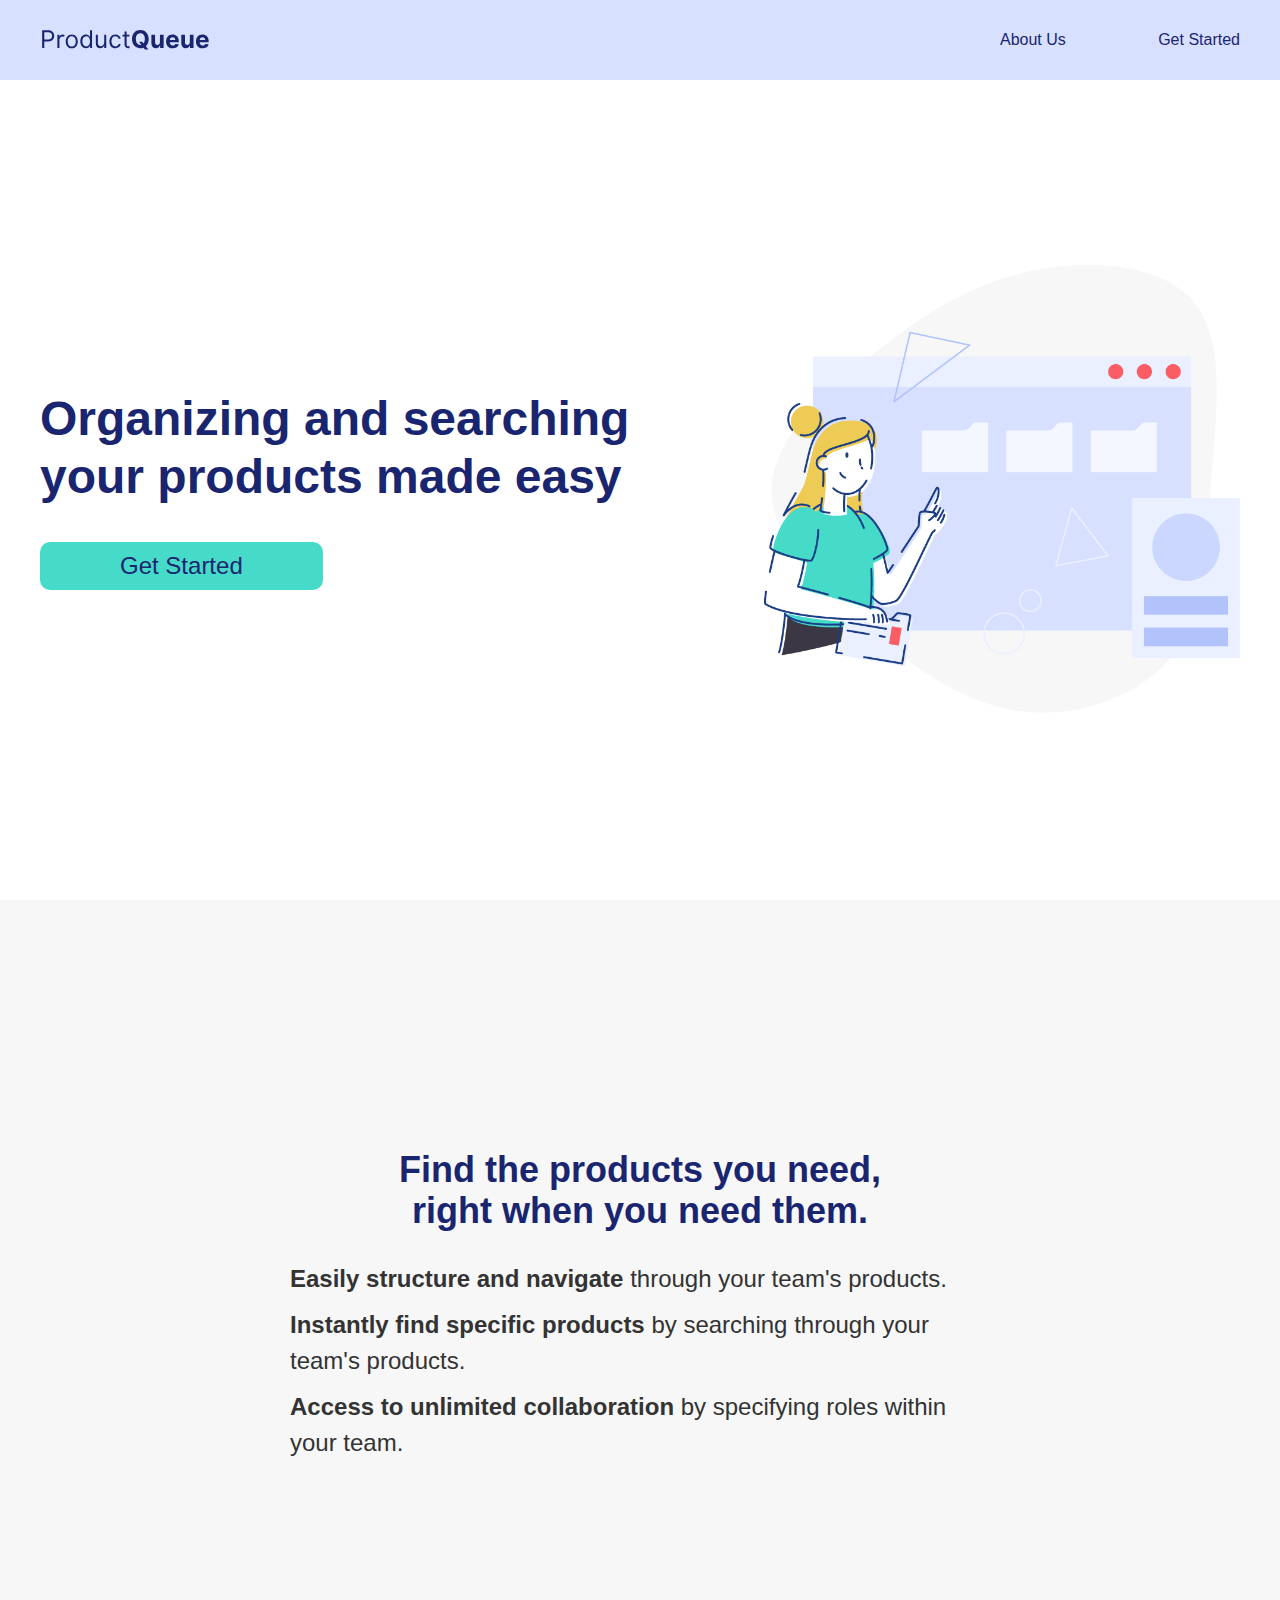
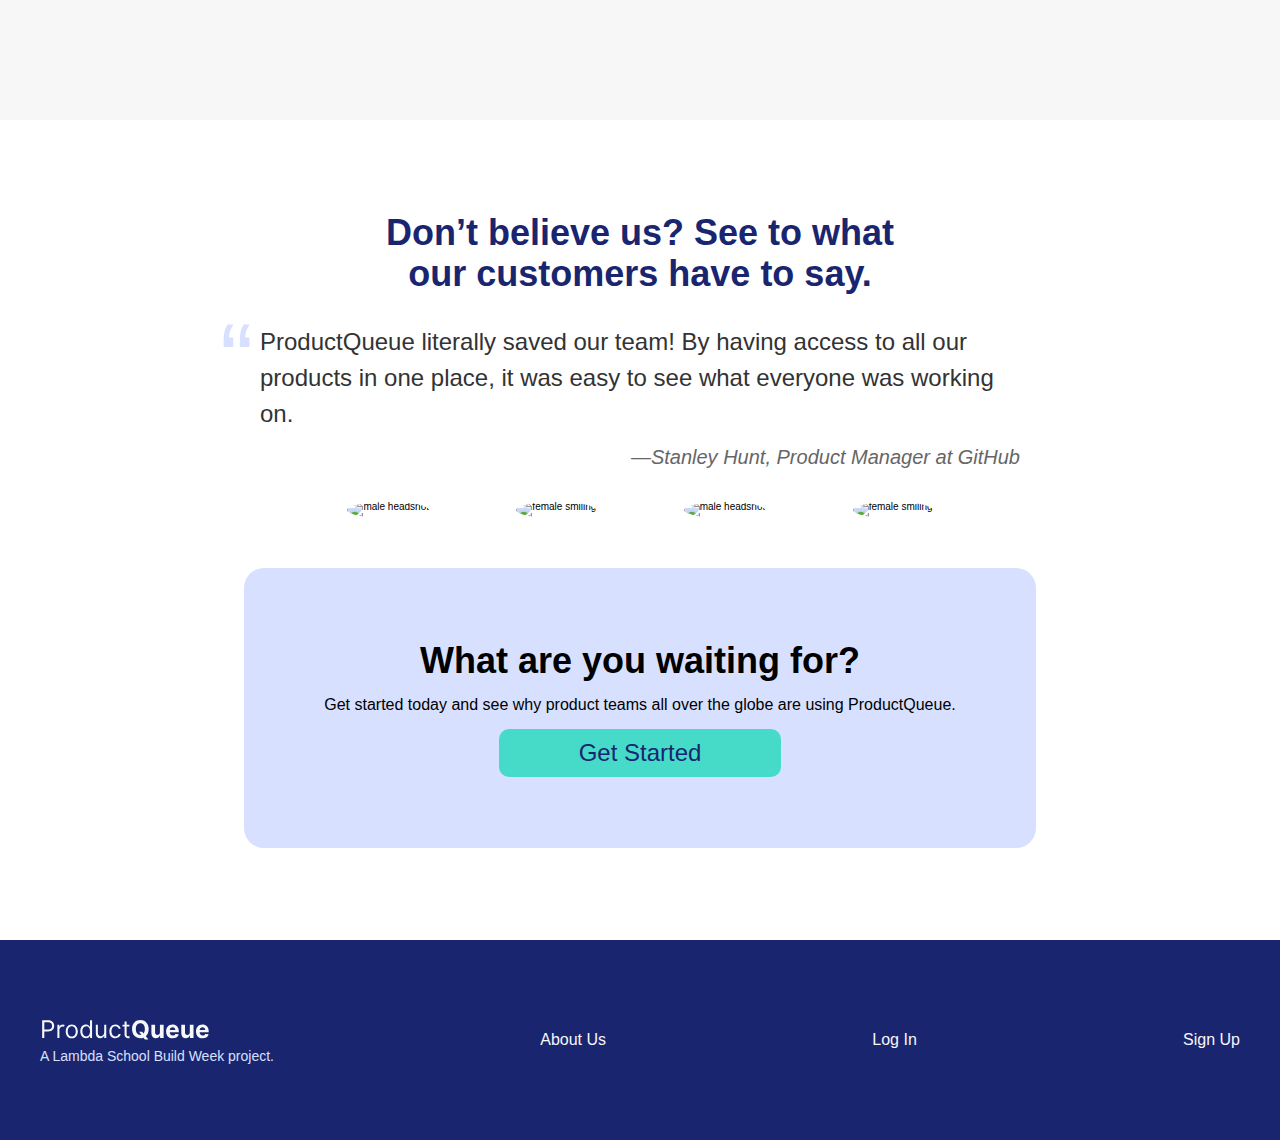
==== index.html @ d79caaa8 "Style last CTA section; add customer testimonials components" ====
<!DOCTYPE html>
<html lang="en">
  <head>
    <meta charset="UTF-8">
    <meta name="viewport" content="width=device-width, initial-scale=1.0">
    <meta http-equiv="X-UA-Compatible" content="ie=edge">
    <link rel="stylesheet" href="css/index.css">
    <title>Home - ProductQueue</title>
  </head>
  <body>
    <nav class="navbar">
      <div class="container">
        <div class="nav-wrapper">
          <div class="nav-start">
            <div class="logo">
              <svg width="501" height="85" viewBox="0 0 501 85" xmlns="http://www.w3.org/2000/svg">
                <g fill="context-fill">
                  <path
                    d="M6.34091 69H12.6818V49.875H24.1364C36.3324 49.875 41.8551 42.4602 41.8295 33.2045C41.8551 23.9489 36.3324 16.6364 24.0341 16.6364H6.34091V69ZM12.6818 44.25V22.2614H23.8295C32.3438 22.2614 35.6165 26.9148 35.5909 33.2045C35.6165 39.4943 32.3438 44.25 23.9318 44.25H12.6818ZM51.2259 69H57.2599V44.1477C57.2599 38.8551 61.4531 34.9432 67.1804 34.9432C68.6889 34.9432 69.8139 35.2244 70.6577 35.6591L72.7031 30.5455C71.4759 29.6761 69.8651 29.1136 67.6918 29.1136C62.9361 29.1136 58.8707 31.7727 57.4645 35.6591H57.0554V29.7273H51.2259V69ZM93.6179 69.8182C104.254 69.8182 111.413 61.7386 111.413 49.5682C111.413 37.2955 104.254 29.2159 93.6179 29.2159C82.9815 29.2159 75.8224 37.2955 75.8224 49.5682C75.8224 61.7386 82.9815 69.8182 93.6179 69.8182ZM93.6179 64.3977C85.5384 64.3977 81.8565 57.4432 81.8565 49.5682C81.8565 41.6932 85.5384 34.6364 93.6179 34.6364C101.697 34.6364 105.379 41.6932 105.379 49.5682C105.379 57.4432 101.697 64.3977 93.6179 64.3977ZM153.454 69V16.6364H147.42V35.9659H146.908C145.579 33.9205 143.227 29.2159 135.556 29.2159C125.636 29.2159 118.783 37.0909 118.783 49.4659C118.783 61.9432 125.636 69.8182 135.454 69.8182C143.022 69.8182 145.579 65.1136 146.908 62.9659H147.624V69H153.454ZM147.522 49.3636C147.522 58.2614 143.533 64.3977 136.272 64.3977C128.704 64.3977 124.817 57.75 124.817 49.3636C124.817 41.0795 128.602 34.6364 136.272 34.6364C143.636 34.6364 147.522 40.5682 147.522 49.3636ZM189.249 52.9432C189.249 60.3068 183.624 63.6818 179.124 63.6818C174.113 63.6818 170.533 60 170.533 54.2727V29.7273H164.499V54.6818C164.499 64.7045 169.817 69.5114 177.181 69.5114C183.113 69.5114 186.999 66.3409 188.84 62.3523H189.249V69H195.283V29.7273H189.249V52.9432ZM222.29 69.8182C230.983 69.8182 236.71 64.5 237.733 57.5455H231.699C230.574 61.8409 226.994 64.3977 222.29 64.3977C215.131 64.3977 210.528 58.4659 210.528 49.3636C210.528 40.4659 215.233 34.6364 222.29 34.6364C227.608 34.6364 230.778 37.9091 231.699 41.4886H237.733C236.71 34.125 230.472 29.2159 222.188 29.2159C211.551 29.2159 204.494 37.6023 204.494 49.5682C204.494 61.3295 211.244 69.8182 222.29 69.8182ZM263.634 29.7273H255.247V20.3182H249.213V29.7273H243.281V34.8409H249.213V59.3864C249.213 66.2386 254.736 69.5114 259.849 69.5114C262.099 69.5114 263.531 69.1023 264.349 68.7955L263.122 63.375C262.611 63.4773 261.793 63.6818 260.463 63.6818C257.804 63.6818 255.247 62.8636 255.247 57.75V34.8409H263.634V29.7273ZM320.28 42.8182C320.28 25.6875 309.643 15.9205 295.76 15.9205C281.8 15.9205 271.24 25.6875 271.24 42.8182C271.24 59.8722 281.8 69.7159 295.76 69.7159C299.033 69.7159 302.126 69.179 304.939 68.1051L309.158 73.2955H319.487L311.996 63.8864C317.109 59.3097 320.28 52.1506 320.28 42.8182ZM291.925 50.7955L298.624 59.642C297.729 59.821 296.757 59.9233 295.76 59.9233C287.706 59.9233 282.464 53.9148 282.464 42.8182C282.464 31.7216 287.706 25.7131 295.76 25.7131C303.788 25.7131 309.055 31.7216 309.055 42.8182C309.055 48.5199 307.649 52.892 305.22 55.7812L301.334 50.7955H291.925ZM353.461 52.2784C353.487 57.5455 349.881 60.3068 345.969 60.3068C341.853 60.3068 339.194 57.4176 339.168 52.7898V29.7273H328.276V54.733C328.302 63.9119 333.671 69.5114 341.572 69.5114C347.478 69.5114 351.722 66.4688 353.487 61.8665H353.896V69H364.353V29.7273H353.461V52.2784ZM391.065 69.767C400.807 69.767 407.327 65.0369 408.861 57.75L398.812 57.0852C397.713 60.0767 394.875 61.6364 391.27 61.6364C385.824 61.6364 382.372 58.0312 382.372 52.1761V52.1506H409.116V49.1591C409.116 35.8125 401.037 29.2159 390.656 29.2159C379.099 29.2159 371.608 37.4233 371.608 49.5426C371.608 61.9943 378.997 69.767 391.065 69.767ZM382.372 45.4006C382.577 40.9261 386.003 37.3466 390.835 37.3466C395.54 37.3466 398.812 40.7216 398.864 45.4006H382.372ZM441.562 52.2784C441.588 57.5455 437.983 60.3068 434.071 60.3068C429.955 60.3068 427.295 57.4176 427.27 52.7898V29.7273H416.378V54.733C416.403 63.9119 421.773 69.5114 429.673 69.5114C435.58 69.5114 439.824 66.4688 441.588 61.8665H441.997V69H452.455V29.7273H441.562V52.2784ZM479.167 69.767C488.908 69.767 495.428 65.0369 496.962 57.75L486.914 57.0852C485.815 60.0767 482.977 61.6364 479.371 61.6364C473.925 61.6364 470.474 58.0312 470.474 52.1761V52.1506H497.218V49.1591C497.218 35.8125 489.138 29.2159 478.758 29.2159C467.201 29.2159 459.71 37.4233 459.71 49.5426C459.71 61.9943 467.099 69.767 479.167 69.767ZM470.474 45.4006C470.678 40.9261 474.104 37.3466 478.937 37.3466C483.641 37.3466 486.914 40.7216 486.965 45.4006H470.474Z" />
                </g>
              </svg>
            </div>
          </div>
          <div class="nav-end">
            <a href="" class="link">About Us</a>
            <a href="" class="link">Get Started</a>
          </div>
        </div>
      </div>
    </nav>

    <main class="">
      <section class="section cta bg-white">
        <div class="container">
          <div class="cta-content">
            <h1 class="title text-primary">
              Organizing and searching your products made easy
            </h1>
            <button class="button primary">Get Started</button>
          </div>
          <div class="illustration">
            <img src="assets/pq-folders.png" alt="Illustrated woman pointing at folders">
          </div>
        </div>
      </section>

      <section class="section features bg-light">
        <div class="container">
          <div class="features-content">
            <h2 class="title">
              Find the products you need, right when you need them.
            </h2>
            <div class="feature">
              <i data-feather="folder"></i>
              <p class="body">
                <span class="strong">Easily structure and navigate</span> through
                your team's products.
              </p>
            </div>
            <div class="feature">
              <i data-feather="search"></i>
              <p class="body">
                <span class="strong">Instantly find specific products</span> by
                searching through your team's products.
              </p>
            </div>
            <div class="feature">
              <i data-feather="users"></i>
              <p class="body">
                <span class="strong">Access to unlimited collaboration</span> by
                specifying roles within your team.
              </p>
            </div>
          </div>
        </div>
      </section>

      <section class="section cta-alt bg-white">
        <div class="container">
          <div class="testimonials-wrapper">
            <h2 class="title">
              Don’t believe us? See to what our customers have to say.
            </h2>
            <div class="testimonials">
              <div class="quotation-wrapper">
                <p class="quotation-mark">&ldquo;</p>
              </div>
              <div class="testimonial active" data-testimonial="1">
                <p class="quote">
                  ProductQueue literally saved our team! By having access to all
                  our products in one place, it was easy to see what everyone was
                  working on.
                </p>
                <p class="author">Stanley Hunt, Product Manager at GitHub</p>
              </div>
              <div class="testimonial" data-testimonial="2">
                <p class="quote">Lorem ipsum dolor sit amet consectetur adipisicing
                  elit. Similique placeat quis voluptatem autem a ducimus.
                </p>
                <p class="author">Monica Lively, Senior Software Engineer at Airbnb</p>
              </div>
              <div class="testimonial" data-testimonial="3">
                <p class="quote">
                  Lorem ipsum dolor sit, amet consectetur adipisicing elit. Sit ut
                  amet incidunt dolorem aut pariatur excepturi quae? Corporis
                  perferendis ut.
                </p>
                <p class="author">Brendan Berg, Technical Program Manager at Zoom</p>
              </div>
              <div class="testimonial" data-testimonial="4">
                <p class="quote">Lorem ipsum dolor sit amet consectetur adipisicing
                  elit. Explicabo ut eos recusandae! Velit odio quasi inventore
                  consectetur fugit?
                </p>
                <p class="author">Natasha Fitz, VP Engineering at Slack</p>
              </div>
            </div>
            <div class="customers">
              <div class="customer" data-testimonial="1">
                <img src="https://randomuser.me/api/portraits/men/32.jpg" alt="male headshot">
              </div>
              <div class="customer" data-testimonial="2">
                <img src="https://randomuser.me/api/portraits/women/8.jpg" alt="female smiling">
              </div>
              <div class="customer" data-testimonial="3">
                <img src="https://randomuser.me/api/portraits/men/86.jpg" alt="male headshot">
              </div>
              <div class="customer" data-testimonial="4">
                <img src="https://randomuser.me/api/portraits/women/68.jpg" alt="female smiling">
              </div>
            </div>
          </div>
          <div class="cta-alt-content">
            <h2 class="title">
              What are you waiting for?
            </h2>
            <p class="content">
              Get started today and see why product teams all over the globe are
              using ProductQueue.
            </p>
            <button class="button primary">Get Started</button>
          </div>
        </div>
      </section>
    </main>

    <footer class="footer">
      <div class="container">
        <div class="links">
          <div class="brand">
            <div class="logo">
              <svg width="501" height="85" viewBox="0 0 501 85" xmlns="http://www.w3.org/2000/svg">
                <g fill="context-fill">
                  <path
                    d="M6.34091 69H12.6818V49.875H24.1364C36.3324 49.875 41.8551 42.4602 41.8295 33.2045C41.8551 23.9489 36.3324 16.6364 24.0341 16.6364H6.34091V69ZM12.6818 44.25V22.2614H23.8295C32.3438 22.2614 35.6165 26.9148 35.5909 33.2045C35.6165 39.4943 32.3438 44.25 23.9318 44.25H12.6818ZM51.2259 69H57.2599V44.1477C57.2599 38.8551 61.4531 34.9432 67.1804 34.9432C68.6889 34.9432 69.8139 35.2244 70.6577 35.6591L72.7031 30.5455C71.4759 29.6761 69.8651 29.1136 67.6918 29.1136C62.9361 29.1136 58.8707 31.7727 57.4645 35.6591H57.0554V29.7273H51.2259V69ZM93.6179 69.8182C104.254 69.8182 111.413 61.7386 111.413 49.5682C111.413 37.2955 104.254 29.2159 93.6179 29.2159C82.9815 29.2159 75.8224 37.2955 75.8224 49.5682C75.8224 61.7386 82.9815 69.8182 93.6179 69.8182ZM93.6179 64.3977C85.5384 64.3977 81.8565 57.4432 81.8565 49.5682C81.8565 41.6932 85.5384 34.6364 93.6179 34.6364C101.697 34.6364 105.379 41.6932 105.379 49.5682C105.379 57.4432 101.697 64.3977 93.6179 64.3977ZM153.454 69V16.6364H147.42V35.9659H146.908C145.579 33.9205 143.227 29.2159 135.556 29.2159C125.636 29.2159 118.783 37.0909 118.783 49.4659C118.783 61.9432 125.636 69.8182 135.454 69.8182C143.022 69.8182 145.579 65.1136 146.908 62.9659H147.624V69H153.454ZM147.522 49.3636C147.522 58.2614 143.533 64.3977 136.272 64.3977C128.704 64.3977 124.817 57.75 124.817 49.3636C124.817 41.0795 128.602 34.6364 136.272 34.6364C143.636 34.6364 147.522 40.5682 147.522 49.3636ZM189.249 52.9432C189.249 60.3068 183.624 63.6818 179.124 63.6818C174.113 63.6818 170.533 60 170.533 54.2727V29.7273H164.499V54.6818C164.499 64.7045 169.817 69.5114 177.181 69.5114C183.113 69.5114 186.999 66.3409 188.84 62.3523H189.249V69H195.283V29.7273H189.249V52.9432ZM222.29 69.8182C230.983 69.8182 236.71 64.5 237.733 57.5455H231.699C230.574 61.8409 226.994 64.3977 222.29 64.3977C215.131 64.3977 210.528 58.4659 210.528 49.3636C210.528 40.4659 215.233 34.6364 222.29 34.6364C227.608 34.6364 230.778 37.9091 231.699 41.4886H237.733C236.71 34.125 230.472 29.2159 222.188 29.2159C211.551 29.2159 204.494 37.6023 204.494 49.5682C204.494 61.3295 211.244 69.8182 222.29 69.8182ZM263.634 29.7273H255.247V20.3182H249.213V29.7273H243.281V34.8409H249.213V59.3864C249.213 66.2386 254.736 69.5114 259.849 69.5114C262.099 69.5114 263.531 69.1023 264.349 68.7955L263.122 63.375C262.611 63.4773 261.793 63.6818 260.463 63.6818C257.804 63.6818 255.247 62.8636 255.247 57.75V34.8409H263.634V29.7273ZM320.28 42.8182C320.28 25.6875 309.643 15.9205 295.76 15.9205C281.8 15.9205 271.24 25.6875 271.24 42.8182C271.24 59.8722 281.8 69.7159 295.76 69.7159C299.033 69.7159 302.126 69.179 304.939 68.1051L309.158 73.2955H319.487L311.996 63.8864C317.109 59.3097 320.28 52.1506 320.28 42.8182ZM291.925 50.7955L298.624 59.642C297.729 59.821 296.757 59.9233 295.76 59.9233C287.706 59.9233 282.464 53.9148 282.464 42.8182C282.464 31.7216 287.706 25.7131 295.76 25.7131C303.788 25.7131 309.055 31.7216 309.055 42.8182C309.055 48.5199 307.649 52.892 305.22 55.7812L301.334 50.7955H291.925ZM353.461 52.2784C353.487 57.5455 349.881 60.3068 345.969 60.3068C341.853 60.3068 339.194 57.4176 339.168 52.7898V29.7273H328.276V54.733C328.302 63.9119 333.671 69.5114 341.572 69.5114C347.478 69.5114 351.722 66.4688 353.487 61.8665H353.896V69H364.353V29.7273H353.461V52.2784ZM391.065 69.767C400.807 69.767 407.327 65.0369 408.861 57.75L398.812 57.0852C397.713 60.0767 394.875 61.6364 391.27 61.6364C385.824 61.6364 382.372 58.0312 382.372 52.1761V52.1506H409.116V49.1591C409.116 35.8125 401.037 29.2159 390.656 29.2159C379.099 29.2159 371.608 37.4233 371.608 49.5426C371.608 61.9943 378.997 69.767 391.065 69.767ZM382.372 45.4006C382.577 40.9261 386.003 37.3466 390.835 37.3466C395.54 37.3466 398.812 40.7216 398.864 45.4006H382.372ZM441.562 52.2784C441.588 57.5455 437.983 60.3068 434.071 60.3068C429.955 60.3068 427.295 57.4176 427.27 52.7898V29.7273H416.378V54.733C416.403 63.9119 421.773 69.5114 429.673 69.5114C435.58 69.5114 439.824 66.4688 441.588 61.8665H441.997V69H452.455V29.7273H441.562V52.2784ZM479.167 69.767C488.908 69.767 495.428 65.0369 496.962 57.75L486.914 57.0852C485.815 60.0767 482.977 61.6364 479.371 61.6364C473.925 61.6364 470.474 58.0312 470.474 52.1761V52.1506H497.218V49.1591C497.218 35.8125 489.138 29.2159 478.758 29.2159C467.201 29.2159 459.71 37.4233 459.71 49.5426C459.71 61.9943 467.099 69.767 479.167 69.767ZM470.474 45.4006C470.678 40.9261 474.104 37.3466 478.937 37.3466C483.641 37.3466 486.914 40.7216 486.965 45.4006H470.474Z" />
                </g>
              </svg>
            </div>
            <p class="description">A Lambda School Build Week project.</p>
          </div>
          <a href="" class="link">About Us</a>
          <a href="" class="link">Log In</a>
          <a href="" class="link">Sign Up</a>
        </div>
      </div>
    </footer>
  </body>
  
  <script src="js/components/testimonial.js"></script>
  <script src="https://cdn.jsdelivr.net/npm/feather-icons/dist/feather.min.js"></script>
  <script>
    feather.replace({
      class: 'icon',
      width: 32,
      height: 32,
    })
  </script>
</html>
---- css/index.css ----
@import url('https://rsms.me/inter/inter.css');
@font-face {
  font-family: 'Lalezar';
  font-style: normal;
  font-weight: 400;
  src: local('Lalezar'), local('Lalezar-Regular'), url(https://fonts.gstatic.com/s/lalezar/v5/zrfl0HLVx-HwTP82Yaf4Jg.ttf) format('truetype');
}
.bg-white {
  background: #FFF;
}
.bg-light {
  background: #F7F7F7;
}
.text-primary {
  color: #1A2570;
}
.text-secondary {
  color: #333;
}
/* 
#FFFFFF     // white
#F7F7F7     // off-white
#D7E0FF     // periwinkle
#46DBC9     // teal
#1A2570     // navy
*/
/* http://meyerweb.com/eric/tools/css/reset/ 
   v2.0 | 20110126
   License: none (public domain)
*/
html,
body,
div,
span,
applet,
object,
iframe,
h1,
h2,
h3,
h4,
h5,
h6,
p,
blockquote,
pre,
a,
abbr,
acronym,
address,
big,
cite,
code,
del,
dfn,
em,
img,
ins,
kbd,
q,
s,
samp,
small,
strike,
strong,
sub,
sup,
tt,
var,
b,
u,
i,
center,
dl,
dt,
dd,
ol,
ul,
li,
fieldset,
form,
label,
legend,
table,
caption,
tbody,
tfoot,
thead,
tr,
th,
td,
article,
aside,
canvas,
details,
embed,
figure,
figcaption,
footer,
header,
hgroup,
menu,
nav,
output,
ruby,
section,
summary,
time,
mark,
audio,
video {
  margin: 0;
  padding: 0;
  border: 0;
  font-size: 100%;
  font: inherit;
  vertical-align: baseline;
}
/* HTML5 display-role reset for older browsers */
article,
aside,
details,
figcaption,
figure,
footer,
header,
hgroup,
menu,
nav,
section {
  display: block;
}
body {
  line-height: 1;
}
ol,
ul {
  list-style: none;
}
blockquote,
q {
  quotes: none;
}
blockquote:before,
blockquote:after,
q:before,
q:after {
  content: '';
  content: none;
}
table {
  border-collapse: collapse;
  border-spacing: 0;
}
* {
  box-sizing: border-box;
}
html {
  font-size: 62.5%;
}
html,
body {
  font-family: 'Inter', -apple-system, BlinkMacSystemFont, "Segoe UI", Roboto, Oxygen-Sans, Ubuntu, Cantarell, "Helvetica Neue", sans-serif;
}
h1 {
  font-size: 4.8rem;
  line-height: 1.2;
  font-weight: 700;
}
h2 {
  font-size: 3.6rem;
  line-height: 1.15;
  font-weight: 600;
}
p,
a {
  line-height: 1.5;
  font-size: 1.6rem;
  font-weight: 500;
}
img {
  max-width: 100%;
  height: auto;
}
.container {
  max-width: 120rem;
  width: 100%;
  margin: 0 auto;
}
.button {
  padding: 1rem 8rem;
  font-size: 2.4rem;
  border: none;
  border-radius: 1rem;
}
.button:hover {
  cursor: pointer;
}
.button.primary {
  background: #46DBC9;
  color: #1A2570;
}
.navbar {
  height: 8rem;
  background: #D7E0FF;
  display: flex;
  flex-direction: row;
  justify-content: center;
  align-items: center;
  flex-wrap: nowrap;
}
.navbar .nav-wrapper {
  display: flex;
  flex-direction: row;
  justify-content: space-between;
  align-items: center;
  flex-wrap: nowrap;
}
.navbar .nav-wrapper .nav-start .logo {
  width: 17rem;
  overflow: hidden;
}
.navbar .nav-wrapper .nav-start .logo svg {
  width: 100%;
  height: 3rem;
}
.navbar .nav-wrapper .nav-start .logo svg path {
  fill: #1A2570;
}
.navbar .nav-wrapper .nav-end {
  width: 24rem;
  display: flex;
  flex-direction: row;
  justify-content: space-between;
  align-items: center;
  flex-wrap: nowrap;
}
.navbar .nav-wrapper .nav-end .link {
  color: #1A2570;
  text-decoration: none;
}
.navbar .nav-wrapper .nav-end .link:hover {
  text-decoration: underline;
}
.footer {
  height: 20rem;
  background: #1A2570;
  color: #f7f7f7;
  display: flex;
  flex-direction: column;
  justify-content: center;
  align-items: center;
  flex-wrap: nowrap;
}
.footer .links {
  display: flex;
  flex-direction: row;
  justify-content: space-between;
  align-items: center;
  flex-wrap: nowrap;
}
.footer .links .logo {
  width: 17rem;
  overflow: hidden;
}
.footer .links .logo svg {
  width: 100%;
  height: 3rem;
}
.footer .links .logo svg path {
  fill: #f7f7f7;
}
.footer .links .description {
  color: #D7E0FF;
  font-size: 1.4rem;
}
.footer .links .link {
  color: #f7f7f7;
  text-decoration: none;
}
.footer .links .link:hover {
  text-decoration: underline;
}
main .section {
  min-height: calc(100vh - 8rem);
}
main .section.cta {
  display: flex;
  flex-direction: row;
  justify-content: center;
  align-items: center;
  flex-wrap: nowrap;
}
main .section.cta .container {
  display: flex;
  flex-direction: row;
  justify-content: center;
  align-items: center;
  flex-wrap: nowrap;
}
main .section.cta .container .cta-content {
  display: flex;
  flex-direction: column;
  justify-content: space-between;
  align-items: flex-start;
  flex-wrap: nowrap;
  margin-right: 2rem;
  height: 20rem;
}
main .section.features {
  display: flex;
  flex-direction: row;
  justify-content: center;
  align-items: center;
  flex-wrap: nowrap;
}
main .section.features .container {
  max-width: 70rem;
  display: flex;
  flex-direction: row;
  justify-content: center;
  align-items: center;
  flex-wrap: nowrap;
}
main .section.features .container .features-content .title {
  text-align: center;
  max-width: 56rem;
  margin: 0 auto 3rem;
  color: #1A2570;
}
main .section.features .container .features-content .feature {
  display: flex;
  flex-direction: row;
  justify-content: flex-start;
  align-items: flex-start;
  flex-wrap: nowrap;
  margin-bottom: 1rem;
  color: #333333;
}
main .section.features .container .features-content .feature .icon {
  margin: 0 3rem;
}
main .section.features .container .features-content .feature .body {
  font-weight: 400;
  font-size: 2.4rem;
}
main .section.features .container .features-content .feature .body .strong {
  font-weight: bold;
}
main .section.cta-alt {
  display: flex;
  flex-direction: row;
  justify-content: center;
  align-items: center;
  flex-wrap: nowrap;
  padding: 8rem 0;
}
main .section.cta-alt .container {
  display: flex;
  flex-direction: column;
  justify-content: center;
  align-items: center;
  flex-wrap: nowrap;
}
main .section.cta-alt .container .testimonials-wrapper {
  max-width: 76rem;
  margin: 0 0 5rem;
}
main .section.cta-alt .container .testimonials-wrapper .title {
  text-align: center;
  max-width: 56rem;
  margin: 0 auto 3rem;
  color: #1A2570;
}
main .section.cta-alt .container .testimonials-wrapper .testimonials {
  display: flex;
  flex-direction: column;
  justify-content: center;
  align-items: flex-start;
  flex-wrap: nowrap;
  position: relative;
}
main .section.cta-alt .container .testimonials-wrapper .testimonials .quotation-mark {
  position: absolute;
  top: -4rem;
  left: -4rem;
  font-family: 'Lalezar', sans-serif;
  font-size: 10rem;
  color: #D7E0FF;
}
main .section.cta-alt .container .testimonials-wrapper .testimonials .testimonial {
  display: none;
}
main .section.cta-alt .container .testimonials-wrapper .testimonials .testimonial.active {
  display: flex;
  flex-direction: column;
  justify-content: center;
  align-items: flex-start;
  flex-wrap: nowrap;
}
main .section.cta-alt .container .testimonials-wrapper .testimonials .testimonial.active p {
  font-weight: 400;
}
main .section.cta-alt .container .testimonials-wrapper .testimonials .testimonial.active p.quote {
  font-size: 2.4rem;
  color: #333333;
  margin: 0 0 1rem;
}
main .section.cta-alt .container .testimonials-wrapper .testimonials .testimonial.active p.author {
  align-self: flex-end;
  font-style: italic;
  font-size: 2rem;
  color: #666666;
  margin: 0 0 3rem;
}
main .section.cta-alt .container .testimonials-wrapper .testimonials .testimonial.active p.author::before {
  content: "—";
}
main .section.cta-alt .container .testimonials-wrapper .customers {
  display: flex;
  flex-direction: row;
  justify-content: space-evenly;
  align-items: center;
  flex-wrap: nowrap;
}
main .section.cta-alt .container .testimonials-wrapper .customers .customer img {
  cursor: pointer;
  width: 7.5rem;
  border-radius: 50%;
}
main .section.cta-alt .container .cta-alt-content {
  display: flex;
  flex-direction: column;
  justify-content: space-evenly;
  align-items: center;
  flex-wrap: nowrap;
  height: 28rem;
  padding: 6rem 8rem;
  background: #D7E0FF;
  border-radius: 2rem;
}
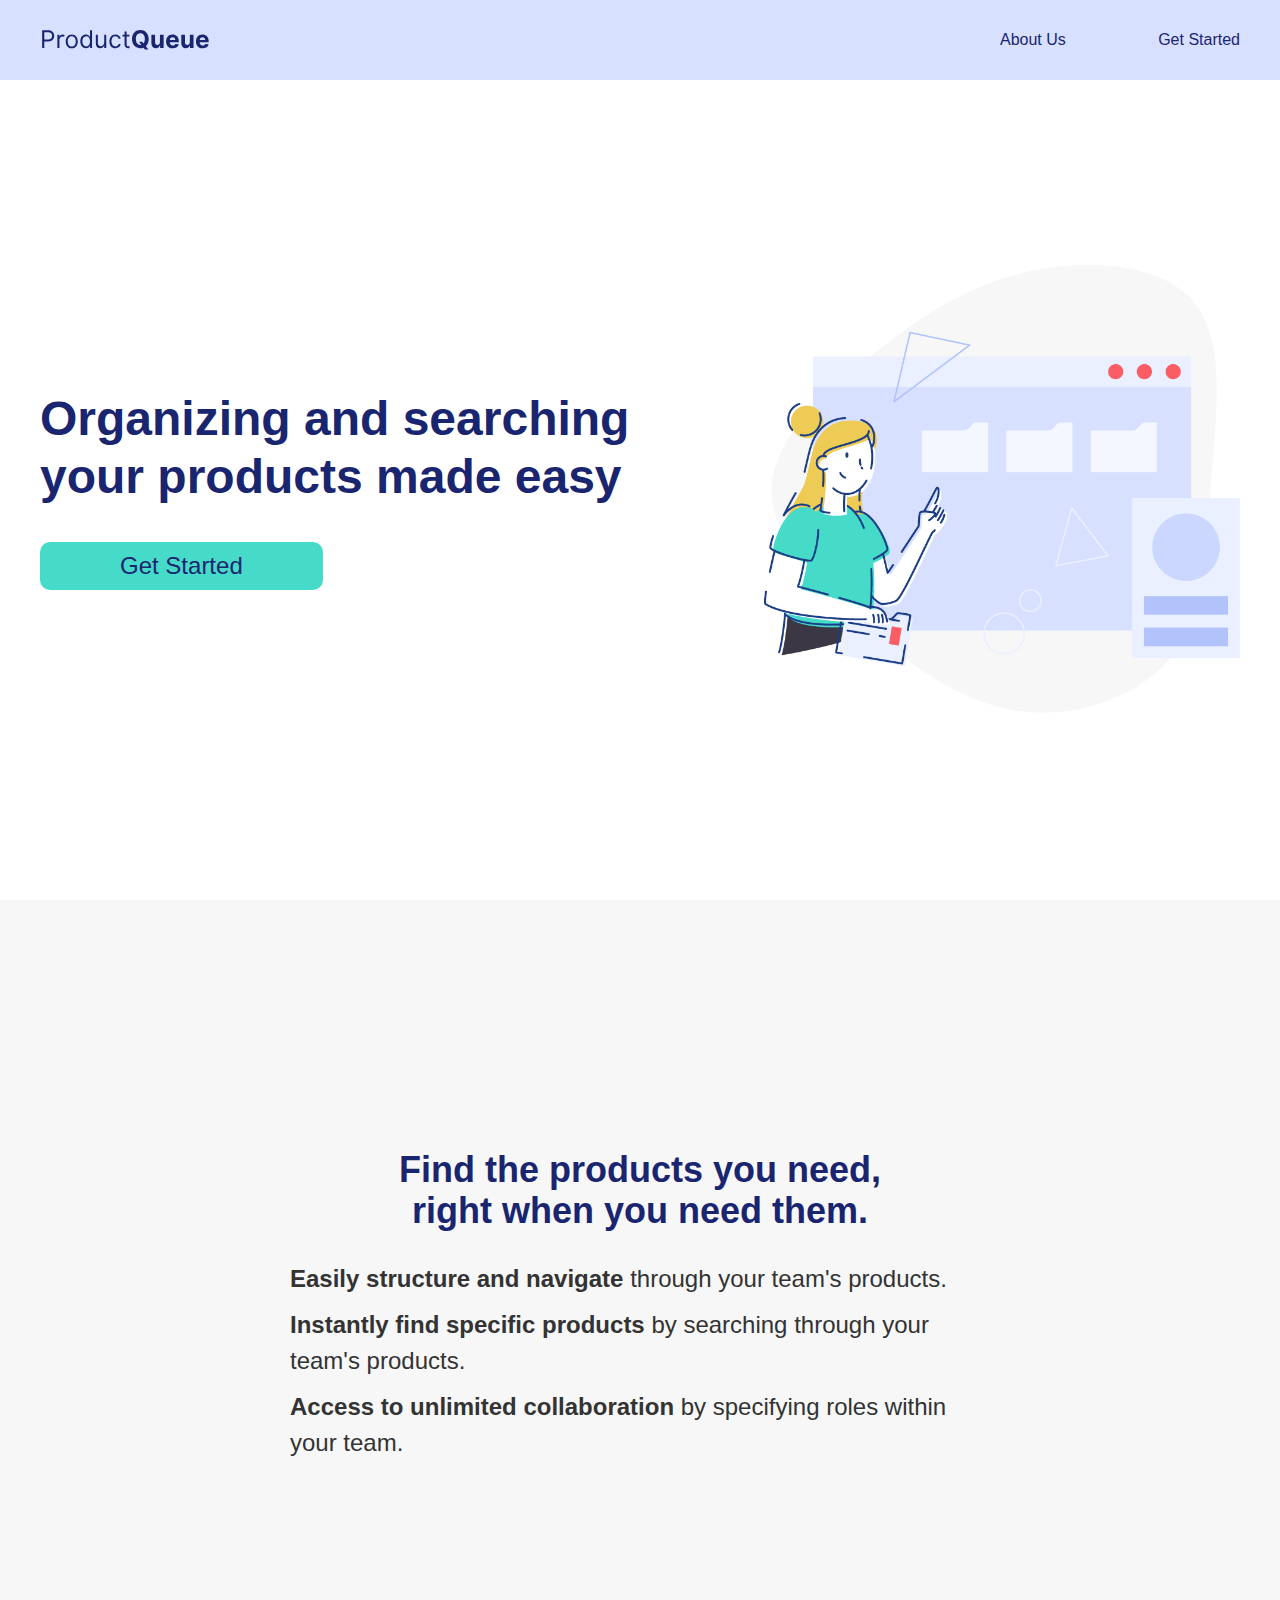
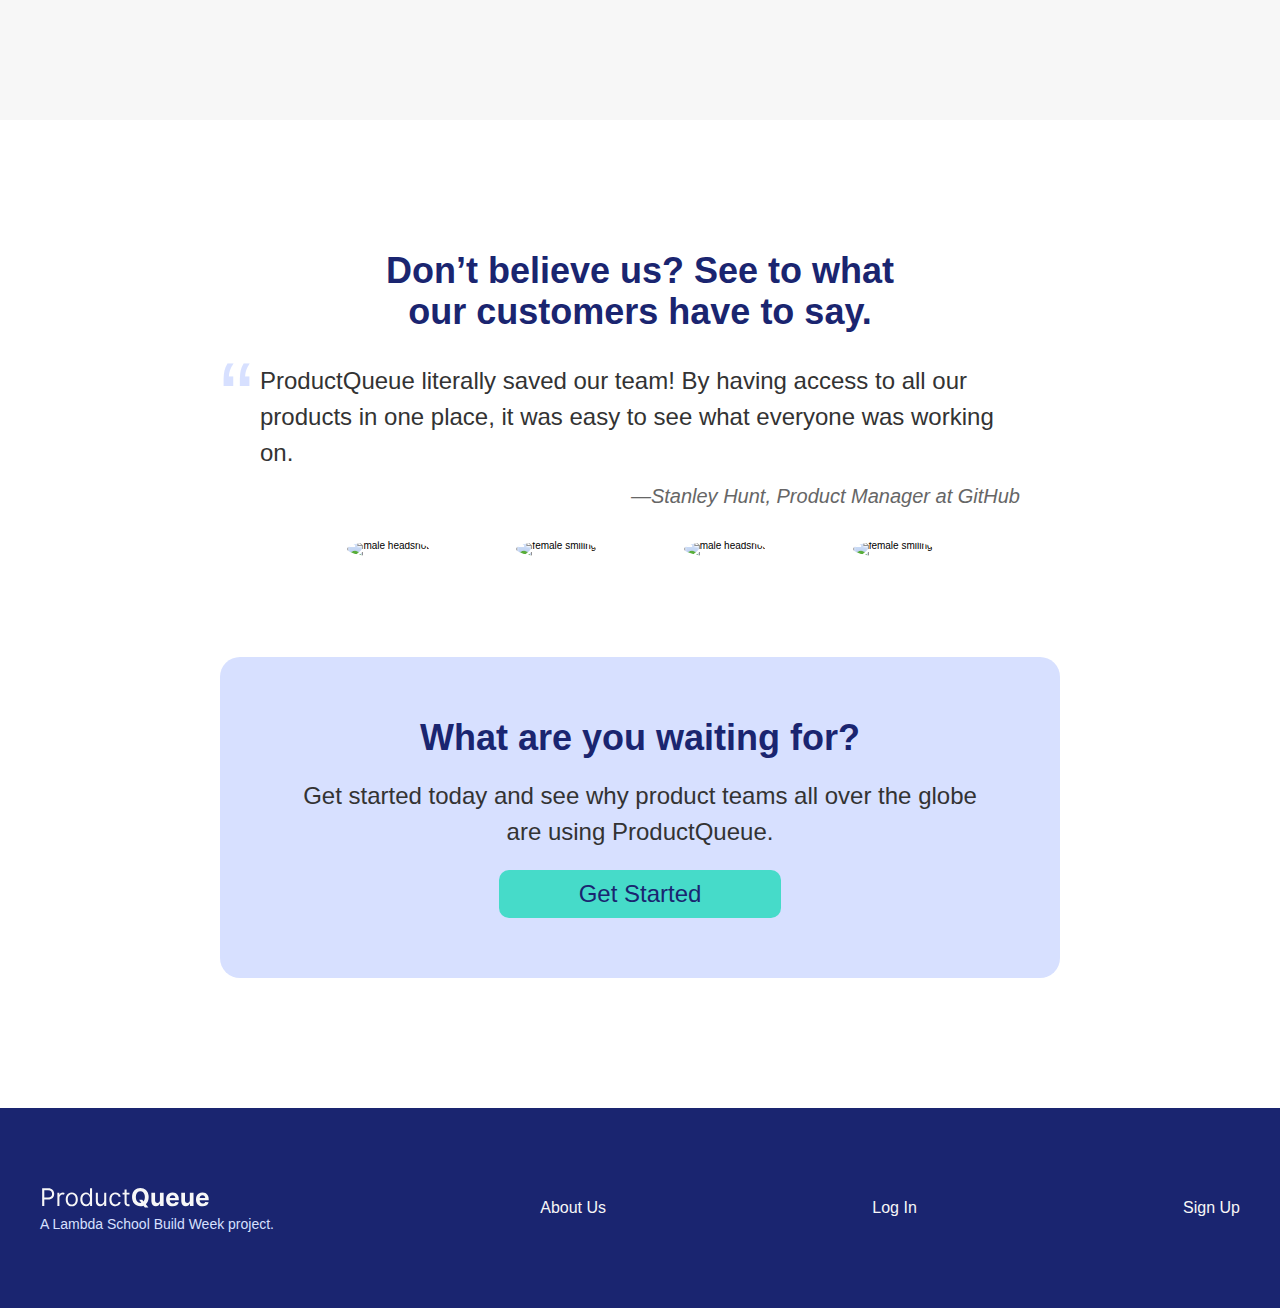
==== commit 396eac59: "Make page fully responsive w/ most screen sizes" ====
--- a/index.html
+++ b/index.html
@@ -41,6 +41,7 @@
           <div class="illustration">
             <img src="assets/pq-folders.png" alt="Illustrated woman pointing at folders">
           </div>
+          <button class="button primary hidden">Get Started</button>
         </div>
       </section>
 
--- a/css/index.css
+++ b/css/index.css
@@ -4,18 +4,6 @@
   font-style: normal;
   font-weight: 400;
   src: local('Lalezar'), local('Lalezar-Regular'), url(https://fonts.gstatic.com/s/lalezar/v5/zrfl0HLVx-HwTP82Yaf4Jg.ttf) format('truetype');
-}
-.bg-white {
-  background: #FFF;
-}
-.bg-light {
-  background: #F7F7F7;
-}
-.text-primary {
-  color: #1A2570;
-}
-.text-secondary {
-  color: #333;
 }
 /* 
 #FFFFFF     // white
@@ -24,6 +12,18 @@
 #46DBC9     // teal
 #1A2570     // navy
 */
+.bg-white {
+  background: #FFF;
+}
+.bg-light {
+  background: #F7F7F7;
+}
+.text-primary {
+  color: #1A2570;
+}
+.text-secondary {
+  color: #333;
+}
 /* http://meyerweb.com/eric/tools/css/reset/ 
    v2.0 | 20110126
    License: none (public domain)
@@ -187,12 +187,27 @@
   width: 100%;
   margin: 0 auto;
 }
+@media (max-width: 900px) {
+  .container {
+    padding: 0 4rem;
+  }
+}
+@media (max-width: 500px) {
+  .container {
+    padding: 0 2rem;
+  }
+}
 .button {
   padding: 1rem 8rem;
   font-size: 2.4rem;
   border: none;
   border-radius: 1rem;
 }
+@media (max-width: 500px) {
+  .button {
+    font-size: 1.8rem;
+  }
+}
 .button:hover {
   cursor: pointer;
 }
@@ -200,6 +215,9 @@
   background: #46DBC9;
   color: #1A2570;
 }
+.button.hidden {
+  display: none;
+}
 .navbar {
   height: 8rem;
   background: #D7E0FF;
@@ -209,12 +227,31 @@
   align-items: center;
   flex-wrap: nowrap;
 }
+@media (max-width: 500px) {
+  .navbar {
+    height: 12rem;
+  }
+}
 .navbar .nav-wrapper {
   display: flex;
   flex-direction: row;
   justify-content: space-between;
   align-items: center;
   flex-wrap: nowrap;
+}
+@media (max-width: 500px) {
+  .navbar .nav-wrapper {
+    display: flex;
+    flex-direction: column;
+    justify-content: space-between;
+    align-items: center;
+    flex-wrap: nowrap;
+  }
+}
+@media (max-width: 500px) {
+  .navbar .nav-wrapper .nav-start {
+    margin-bottom: 1rem;
+  }
 }
 .navbar .nav-wrapper .nav-start .logo {
   width: 17rem;
@@ -259,25 +296,54 @@
   align-items: center;
   flex-wrap: nowrap;
 }
-.footer .links .logo {
+@media (max-width: 500px) {
+  .footer .links {
+    display: flex;
+    flex-direction: column;
+    justify-content: center;
+    align-items: flex-start;
+    flex-wrap: nowrap;
+  }
+}
+@media (max-width: 500px) {
+  .footer .links .brand {
+    order: 1;
+  }
+}
+.footer .links .brand .logo {
   width: 17rem;
   overflow: hidden;
 }
-.footer .links .logo svg {
+@media (max-width: 500px) {
+  .footer .links .brand .logo {
+    width: 14rem;
+  }
+}
+.footer .links .brand .logo svg {
   width: 100%;
   height: 3rem;
 }
-.footer .links .logo svg path {
+.footer .links .brand .logo svg path {
   fill: #f7f7f7;
 }
-.footer .links .description {
+.footer .links .brand .description {
   color: #D7E0FF;
   font-size: 1.4rem;
+}
+@media (max-width: 500px) {
+  .footer .links .brand .description {
+    font-size: 1.2rem;
+  }
 }
 .footer .links .link {
   color: #f7f7f7;
   text-decoration: none;
 }
+@media (max-width: 500px) {
+  .footer .links .link {
+    margin-bottom: 1rem;
+  }
+}
 .footer .links .link:hover {
   text-decoration: underline;
 }
@@ -297,6 +363,16 @@
   justify-content: center;
   align-items: center;
   flex-wrap: nowrap;
+}
+@media (max-width: 900px) {
+  main .section.cta .container {
+    display: flex;
+    flex-direction: column;
+    justify-content: center;
+    align-items: center;
+    flex-wrap: nowrap;
+    margin: 2rem 0;
+  }
 }
 main .section.cta .container .cta-content {
   display: flex;
@@ -306,6 +382,37 @@
   flex-wrap: nowrap;
   margin-right: 2rem;
   height: 20rem;
+}
+@media (max-width: 900px) {
+  main .section.cta .container .cta-content {
+    margin-right: 0;
+    height: auto;
+  }
+  main .section.cta .container .cta-content .title {
+    margin-bottom: 2rem;
+    text-align: center;
+    font-size: 3.6rem;
+  }
+  main .section.cta .container .cta-content .button {
+    display: none;
+  }
+}
+@media (max-width: 500px) {
+  main .section.cta .container .cta-content .title {
+    margin-bottom: 3rem;
+    font-size: 2.8rem;
+  }
+}
+@media (max-width: 900px) {
+  main .section.cta .container .illustration {
+    max-width: 40rem;
+  }
+}
+@media (max-width: 900px) {
+  main .section.cta .container .button.hidden {
+    display: flex;
+    margin-top: 2rem;
+  }
 }
 main .section.features {
   display: flex;
@@ -328,6 +435,12 @@
   margin: 0 auto 3rem;
   color: #1A2570;
 }
+@media (max-width: 500px) {
+  main .section.features .container .features-content .title {
+    font-size: 2.2rem;
+    text-align: left;
+  }
+}
 main .section.features .container .features-content .feature {
   display: flex;
   flex-direction: row;
@@ -339,6 +452,12 @@
 }
 main .section.features .container .features-content .feature .icon {
   margin: 0 3rem;
+}
+@media (max-width: 500px) {
+  main .section.features .container .features-content .feature .icon {
+    margin: 0 1rem 0 0;
+    width: 4rem;
+  }
 }
 main .section.features .container .features-content .feature .body {
   font-weight: 400;
@@ -347,6 +466,11 @@
 main .section.features .container .features-content .feature .body .strong {
   font-weight: bold;
 }
+@media (max-width: 500px) {
+  main .section.features .container .features-content .feature .body {
+    font-size: 1.8rem;
+  }
+}
 main .section.cta-alt {
   display: flex;
   flex-direction: row;
@@ -364,13 +488,19 @@
 }
 main .section.cta-alt .container .testimonials-wrapper {
   max-width: 76rem;
-  margin: 0 0 5rem;
+  margin: 5rem 0;
 }
 main .section.cta-alt .container .testimonials-wrapper .title {
   text-align: center;
   max-width: 56rem;
   margin: 0 auto 3rem;
   color: #1A2570;
+}
+@media (max-width: 500px) {
+  main .section.cta-alt .container .testimonials-wrapper .title {
+    font-size: 2.2rem;
+    text-align: left;
+  }
 }
 main .section.cta-alt .container .testimonials-wrapper .testimonials {
   display: flex;
@@ -388,6 +518,11 @@
   font-size: 10rem;
   color: #D7E0FF;
 }
+@media (max-width: 500px) {
+  main .section.cta-alt .container .testimonials-wrapper .testimonials .quotation-mark {
+    left: -2rem;
+  }
+}
 main .section.cta-alt .container .testimonials-wrapper .testimonials .testimonial {
   display: none;
 }
@@ -405,6 +540,12 @@
   font-size: 2.4rem;
   color: #333333;
   margin: 0 0 1rem;
+}
+@media (max-width: 500px) {
+  main .section.cta-alt .container .testimonials-wrapper .testimonials .testimonial.active p.quote {
+    z-index: 100;
+    font-size: 1.8rem;
+  }
 }
 main .section.cta-alt .container .testimonials-wrapper .testimonials .testimonial.active p.author {
   align-self: flex-end;
@@ -413,6 +554,11 @@
   color: #666666;
   margin: 0 0 3rem;
 }
+@media (max-width: 500px) {
+  main .section.cta-alt .container .testimonials-wrapper .testimonials .testimonial.active p.author {
+    font-size: 1.6rem;
+  }
+}
 main .section.cta-alt .container .testimonials-wrapper .testimonials .testimonial.active p.author::before {
   content: "—";
 }
@@ -428,14 +574,51 @@
   width: 7.5rem;
   border-radius: 50%;
 }
+@media (max-width: 500px) {
+  main .section.cta-alt .container .testimonials-wrapper .customers .customer img {
+    width: 6rem;
+  }
+}
 main .section.cta-alt .container .cta-alt-content {
   display: flex;
   flex-direction: column;
   justify-content: space-evenly;
   align-items: center;
   flex-wrap: nowrap;
-  height: 28rem;
+  margin: 5rem 0;
+  max-width: 84rem;
+  min-height: 28rem;
   padding: 6rem 8rem;
   background: #D7E0FF;
   border-radius: 2rem;
-}
+  text-align: center;
+}
+@media (max-width: 500px) {
+  main .section.cta-alt .container .cta-alt-content {
+    margin: 0;
+    padding: 2rem 3rem;
+  }
+}
+main .section.cta-alt .container .cta-alt-content .title {
+  max-width: 56rem;
+  margin: 0 auto 2rem;
+  color: #1A2570;
+}
+@media (max-width: 500px) {
+  main .section.cta-alt .container .cta-alt-content .title {
+    font-size: 2.2rem;
+    text-align: left;
+  }
+}
+main .section.cta-alt .container .cta-alt-content .content {
+  margin: 0 auto 2rem;
+  color: #333333;
+  font-weight: 400;
+  font-size: 2.4rem;
+}
+@media (max-width: 500px) {
+  main .section.cta-alt .container .cta-alt-content .content {
+    font-size: 1.8rem;
+    text-align: left;
+  }
+}
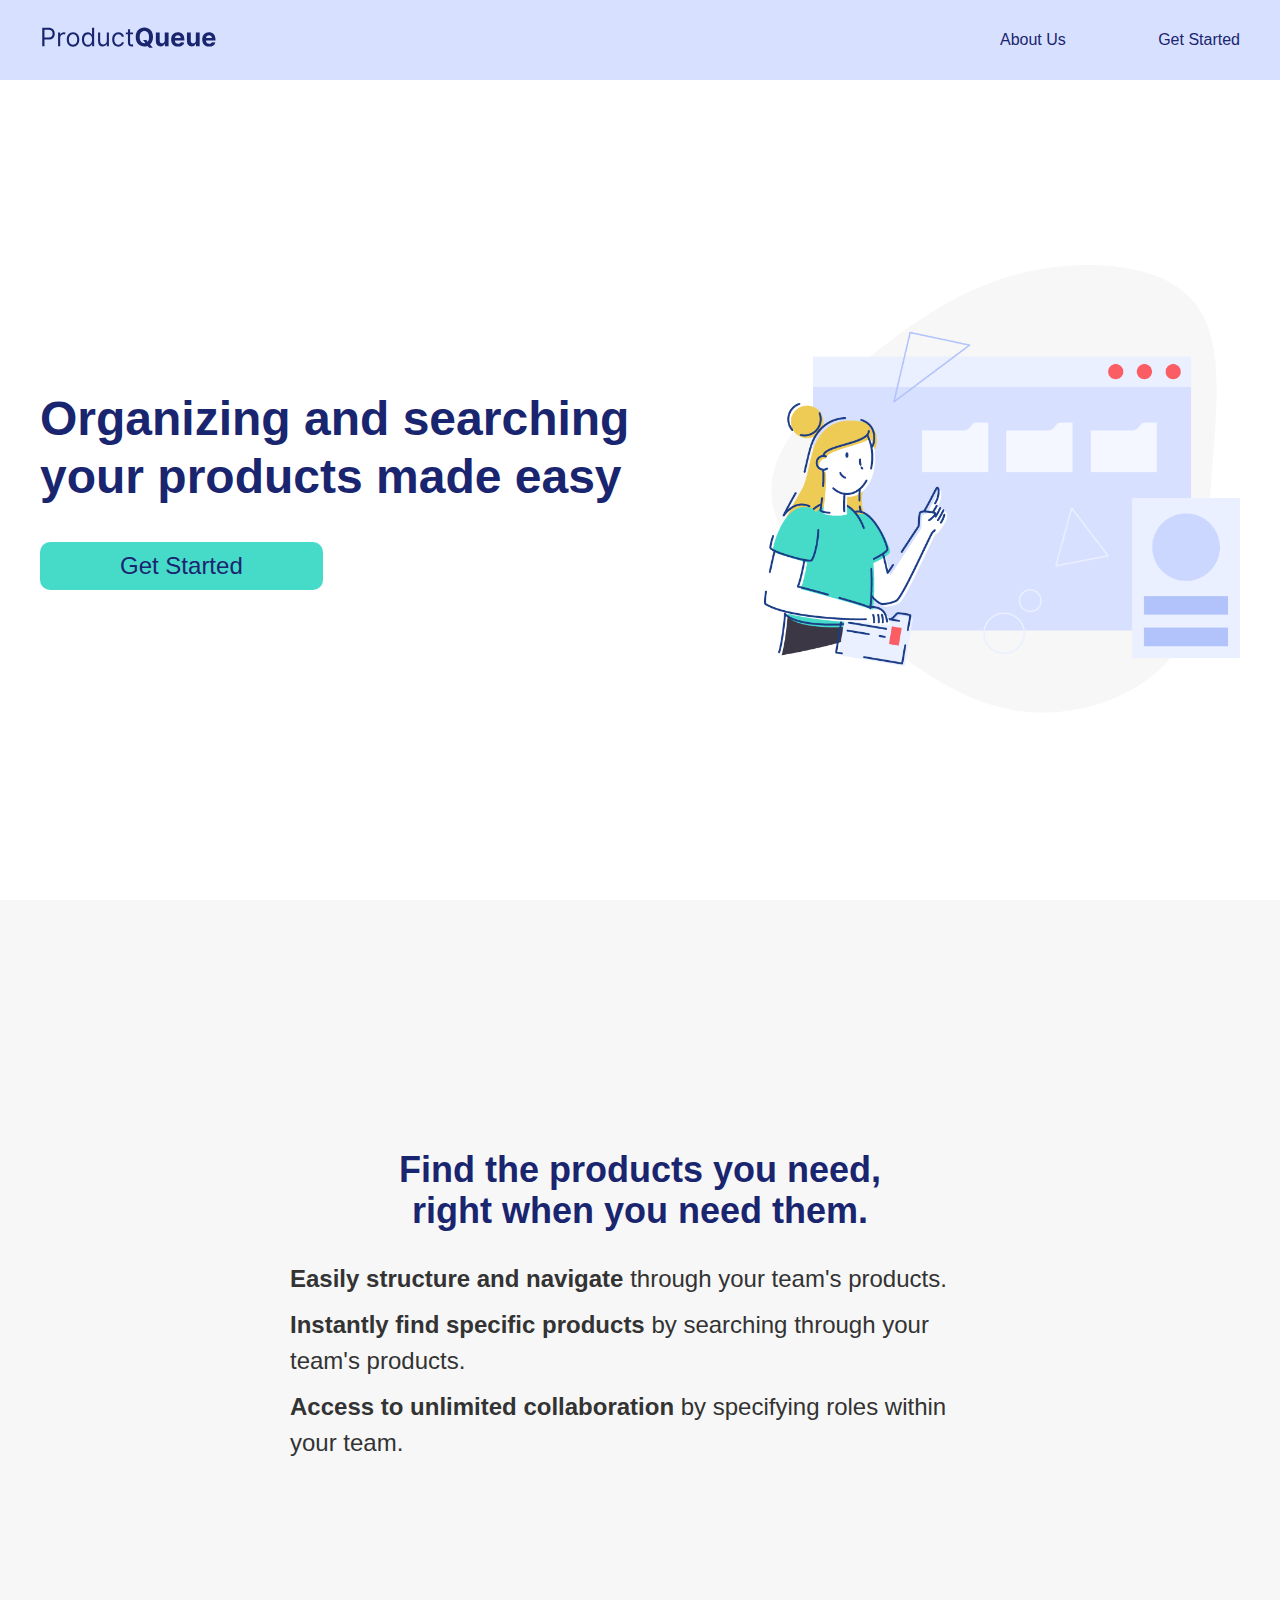
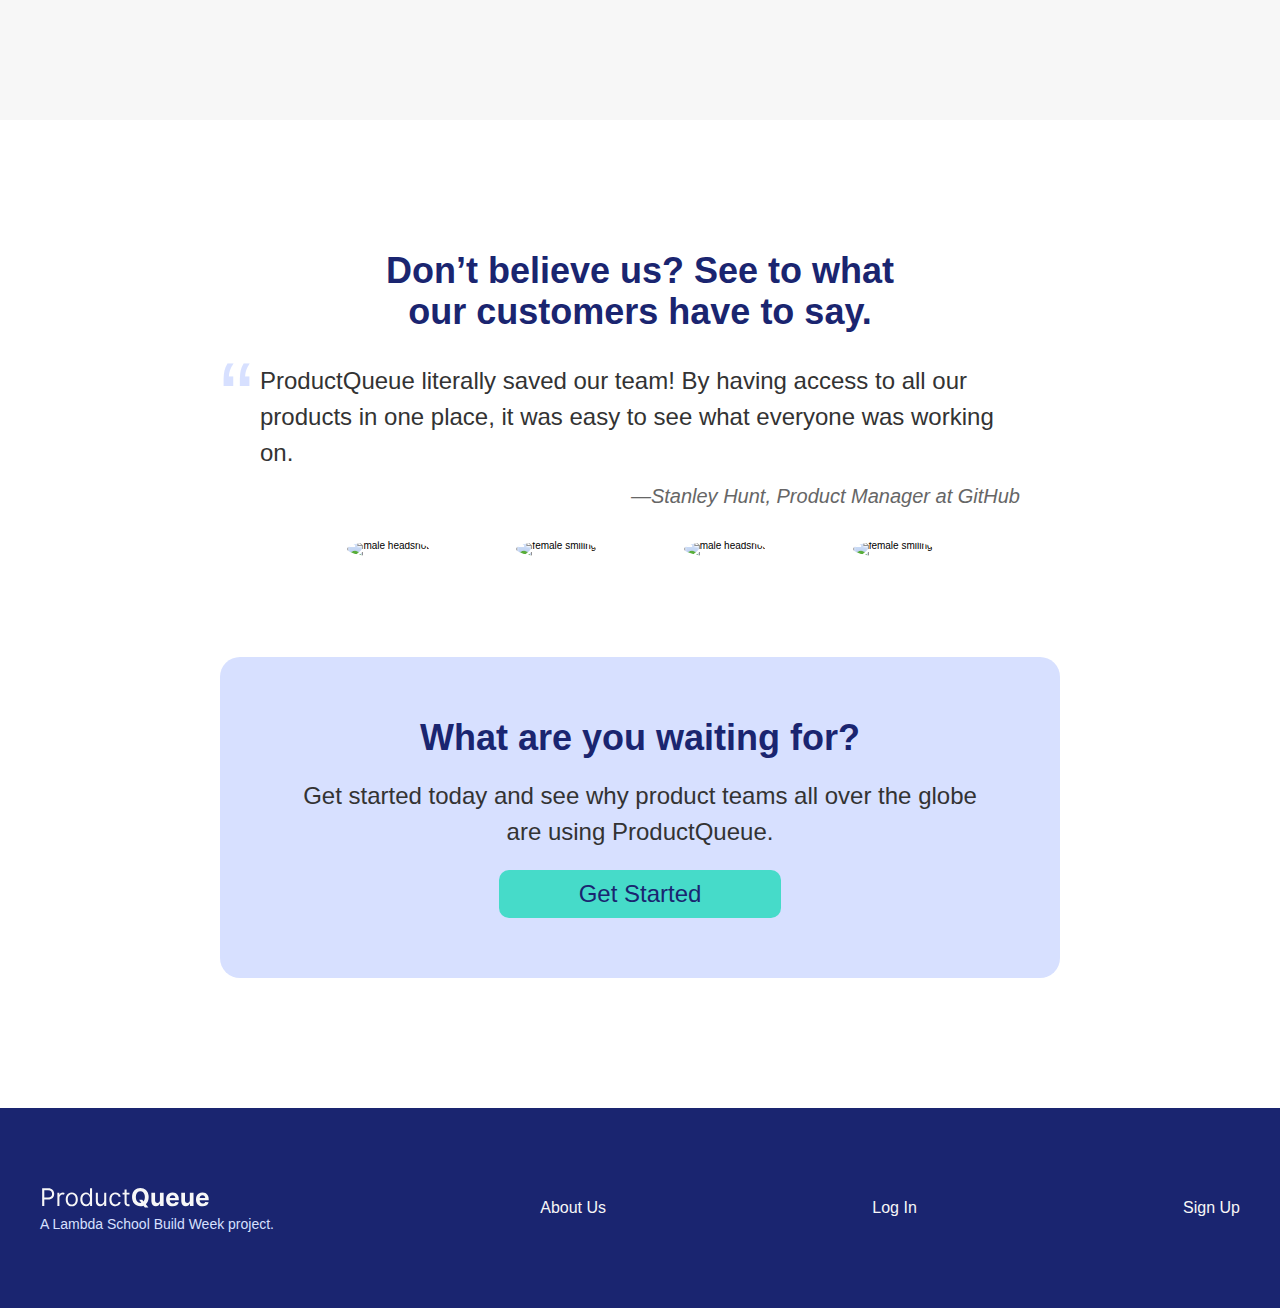
==== commit bf732fdc: "Turn navbar logos into links" ====
--- a/index.html
+++ b/index.html
@@ -12,17 +12,17 @@
       <div class="container">
         <div class="nav-wrapper">
           <div class="nav-start">
-            <div class="logo">
+            <a href="index.html" class="logo">
               <svg width="501" height="85" viewBox="0 0 501 85" xmlns="http://www.w3.org/2000/svg">
                 <g fill="context-fill">
                   <path
                     d="M6.34091 69H12.6818V49.875H24.1364C36.3324 49.875 41.8551 42.4602 41.8295 33.2045C41.8551 23.9489 36.3324 16.6364 24.0341 16.6364H6.34091V69ZM12.6818 44.25V22.2614H23.8295C32.3438 22.2614 35.6165 26.9148 35.5909 33.2045C35.6165 39.4943 32.3438 44.25 23.9318 44.25H12.6818ZM51.2259 69H57.2599V44.1477C57.2599 38.8551 61.4531 34.9432 67.1804 34.9432C68.6889 34.9432 69.8139 35.2244 70.6577 35.6591L72.7031 30.5455C71.4759 29.6761 69.8651 29.1136 67.6918 29.1136C62.9361 29.1136 58.8707 31.7727 57.4645 35.6591H57.0554V29.7273H51.2259V69ZM93.6179 69.8182C104.254 69.8182 111.413 61.7386 111.413 49.5682C111.413 37.2955 104.254 29.2159 93.6179 29.2159C82.9815 29.2159 75.8224 37.2955 75.8224 49.5682C75.8224 61.7386 82.9815 69.8182 93.6179 69.8182ZM93.6179 64.3977C85.5384 64.3977 81.8565 57.4432 81.8565 49.5682C81.8565 41.6932 85.5384 34.6364 93.6179 34.6364C101.697 34.6364 105.379 41.6932 105.379 49.5682C105.379 57.4432 101.697 64.3977 93.6179 64.3977ZM153.454 69V16.6364H147.42V35.9659H146.908C145.579 33.9205 143.227 29.2159 135.556 29.2159C125.636 29.2159 118.783 37.0909 118.783 49.4659C118.783 61.9432 125.636 69.8182 135.454 69.8182C143.022 69.8182 145.579 65.1136 146.908 62.9659H147.624V69H153.454ZM147.522 49.3636C147.522 58.2614 143.533 64.3977 136.272 64.3977C128.704 64.3977 124.817 57.75 124.817 49.3636C124.817 41.0795 128.602 34.6364 136.272 34.6364C143.636 34.6364 147.522 40.5682 147.522 49.3636ZM189.249 52.9432C189.249 60.3068 183.624 63.6818 179.124 63.6818C174.113 63.6818 170.533 60 170.533 54.2727V29.7273H164.499V54.6818C164.499 64.7045 169.817 69.5114 177.181 69.5114C183.113 69.5114 186.999 66.3409 188.84 62.3523H189.249V69H195.283V29.7273H189.249V52.9432ZM222.29 69.8182C230.983 69.8182 236.71 64.5 237.733 57.5455H231.699C230.574 61.8409 226.994 64.3977 222.29 64.3977C215.131 64.3977 210.528 58.4659 210.528 49.3636C210.528 40.4659 215.233 34.6364 222.29 34.6364C227.608 34.6364 230.778 37.9091 231.699 41.4886H237.733C236.71 34.125 230.472 29.2159 222.188 29.2159C211.551 29.2159 204.494 37.6023 204.494 49.5682C204.494 61.3295 211.244 69.8182 222.29 69.8182ZM263.634 29.7273H255.247V20.3182H249.213V29.7273H243.281V34.8409H249.213V59.3864C249.213 66.2386 254.736 69.5114 259.849 69.5114C262.099 69.5114 263.531 69.1023 264.349 68.7955L263.122 63.375C262.611 63.4773 261.793 63.6818 260.463 63.6818C257.804 63.6818 255.247 62.8636 255.247 57.75V34.8409H263.634V29.7273ZM320.28 42.8182C320.28 25.6875 309.643 15.9205 295.76 15.9205C281.8 15.9205 271.24 25.6875 271.24 42.8182C271.24 59.8722 281.8 69.7159 295.76 69.7159C299.033 69.7159 302.126 69.179 304.939 68.1051L309.158 73.2955H319.487L311.996 63.8864C317.109 59.3097 320.28 52.1506 320.28 42.8182ZM291.925 50.7955L298.624 59.642C297.729 59.821 296.757 59.9233 295.76 59.9233C287.706 59.9233 282.464 53.9148 282.464 42.8182C282.464 31.7216 287.706 25.7131 295.76 25.7131C303.788 25.7131 309.055 31.7216 309.055 42.8182C309.055 48.5199 307.649 52.892 305.22 55.7812L301.334 50.7955H291.925ZM353.461 52.2784C353.487 57.5455 349.881 60.3068 345.969 60.3068C341.853 60.3068 339.194 57.4176 339.168 52.7898V29.7273H328.276V54.733C328.302 63.9119 333.671 69.5114 341.572 69.5114C347.478 69.5114 351.722 66.4688 353.487 61.8665H353.896V69H364.353V29.7273H353.461V52.2784ZM391.065 69.767C400.807 69.767 407.327 65.0369 408.861 57.75L398.812 57.0852C397.713 60.0767 394.875 61.6364 391.27 61.6364C385.824 61.6364 382.372 58.0312 382.372 52.1761V52.1506H409.116V49.1591C409.116 35.8125 401.037 29.2159 390.656 29.2159C379.099 29.2159 371.608 37.4233 371.608 49.5426C371.608 61.9943 378.997 69.767 391.065 69.767ZM382.372 45.4006C382.577 40.9261 386.003 37.3466 390.835 37.3466C395.54 37.3466 398.812 40.7216 398.864 45.4006H382.372ZM441.562 52.2784C441.588 57.5455 437.983 60.3068 434.071 60.3068C429.955 60.3068 427.295 57.4176 427.27 52.7898V29.7273H416.378V54.733C416.403 63.9119 421.773 69.5114 429.673 69.5114C435.58 69.5114 439.824 66.4688 441.588 61.8665H441.997V69H452.455V29.7273H441.562V52.2784ZM479.167 69.767C488.908 69.767 495.428 65.0369 496.962 57.75L486.914 57.0852C485.815 60.0767 482.977 61.6364 479.371 61.6364C473.925 61.6364 470.474 58.0312 470.474 52.1761V52.1506H497.218V49.1591C497.218 35.8125 489.138 29.2159 478.758 29.2159C467.201 29.2159 459.71 37.4233 459.71 49.5426C459.71 61.9943 467.099 69.767 479.167 69.767ZM470.474 45.4006C470.678 40.9261 474.104 37.3466 478.937 37.3466C483.641 37.3466 486.914 40.7216 486.965 45.4006H470.474Z" />
                 </g>
               </svg>
-            </div>
+            </a>
           </div>
           <div class="nav-end">
-            <a href="" class="link">About Us</a>
+            <a href="about.html" class="link">About Us</a>
             <a href="" class="link">Get Started</a>
           </div>
         </div>
@@ -159,7 +159,7 @@
             </div>
             <p class="description">A Lambda School Build Week project.</p>
           </div>
-          <a href="" class="link">About Us</a>
+          <a href="about.html" class="link">About Us</a>
           <a href="" class="link">Log In</a>
           <a href="" class="link">Sign Up</a>
         </div>
--- a/css/index.css
+++ b/css/index.css
@@ -622,3 +622,121 @@
     text-align: left;
   }
 }
+.about .navbar {
+  background: white;
+}
+.about main .cta {
+  background-image: url("data:image/svg+xml,%3Csvg xmlns='http://www.w3.org/2000/svg' width='2000' height='1000' viewBox='0 0 1600 800'%3E%3Cpath fill='%23FF7' d='M1102.5 734.8c2.5-1.2 24.8-8.6 25.6-7.5.5.7-3.9 23.8-4.6 24.5C1123.3 752.1 1107.5 739.5 1102.5 734.8zM1226.3 229.1c0-.1-4.9-9.4-7-14.2-.1-.3-.3-1.1-.4-1.6-.1-.4-.3-.7-.6-.9-.3-.2-.6-.1-.8.1l-13.1 12.3c0 0 0 0 0 0-.2.2-.3.5-.4.8 0 .3 0 .7.2 1 .1.1 1.4 2.5 2.1 3.6 2.4 3.7 6.5 12.1 6.5 12.2.2.3.4.5.7.6.3 0 .5-.1.7-.3 0 0 1.8-2.5 2.7-3.6 1.5-1.6 3-3.2 4.6-4.7 1.2-1.2 1.6-1.4 2.1-1.6.5-.3 1.1-.5 2.5-1.9C1226.5 230.4 1226.6 229.6 1226.3 229.1zM33 770.3C33 770.3 33 770.3 33 770.3c0-.7-.5-1.2-1.2-1.2-.1 0-.3 0-.4.1-1.6.2-14.3.1-22.2 0-.3 0-.6.1-.9.4-.2.2-.4.5-.4.9 0 .2 0 4.9.1 5.9l.4 13.6c0 .3.2.6.4.9.2.2.5.3.8.3 0 0 .1 0 .1 0 7.3-.7 14.7-.9 22-.6.3 0 .7-.1.9-.3.2-.2.4-.6.4-.9C32.9 783.3 32.9 776.2 33 770.3z'/%3E%3Cpath fill='%235ff' d='M171.1 383.4c1.3-2.5 14.3-22 15.6-21.6.8.3 11.5 21.2 11.5 22.1C198.1 384.2 177.9 384 171.1 383.4zM596.4 711.8c-.1-.1-6.7-8.2-9.7-12.5-.2-.3-.5-1-.7-1.5-.2-.4-.4-.7-.7-.8-.3-.1-.6 0-.8.3L574 712c0 0 0 0 0 0-.2.2-.2.5-.2.9 0 .3.2.7.4.9.1.1 1.8 2.2 2.8 3.1 3.1 3.1 8.8 10.5 8.9 10.6.2.3.5.4.8.4.3 0 .5-.2.6-.5 0 0 1.2-2.8 2-4.1 1.1-1.9 2.3-3.7 3.5-5.5.9-1.4 1.3-1.7 1.7-2 .5-.4 1-.7 2.1-2.4C596.9 713.1 596.8 712.3 596.4 711.8zM727.5 179.9C727.5 179.9 727.5 179.9 727.5 179.9c.6.2 1.3-.2 1.4-.8 0-.1 0-.2 0-.4.2-1.4 2.8-12.6 4.5-19.5.1-.3 0-.6-.2-.8-.2-.3-.5-.4-.8-.5-.2 0-4.7-1.1-5.7-1.3l-13.4-2.7c-.3-.1-.7 0-.9.2-.2.2-.4.4-.5.6 0 0 0 .1 0 .1-.8 6.5-2.2 13.1-3.9 19.4-.1.3 0 .6.2.9.2.3.5.4.8.5C714.8 176.9 721.7 178.5 727.5 179.9zM728.5 178.1c-.1-.1-.2-.2-.4-.2C728.3 177.9 728.4 178 728.5 178.1z'/%3E%3Cg fill='%23FFF'%3E%3Cpath d='M699.6 472.7c-1.5 0-2.8-.8-3.5-2.3-.8-1.9 0-4.2 1.9-5 3.7-1.6 6.8-4.7 8.4-8.5 1.6-3.8 1.7-8.1.2-11.9-.3-.9-.8-1.8-1.2-2.8-.8-1.7-1.8-3.7-2.3-5.9-.9-4.1-.2-8.6 2-12.8 1.7-3.1 4.1-6.1 7.6-9.1 1.6-1.4 4-1.2 5.3.4 1.4 1.6 1.2 4-.4 5.3-2.8 2.5-4.7 4.7-5.9 7-1.4 2.6-1.9 5.3-1.3 7.6.3 1.4 1 2.8 1.7 4.3.5 1.1 1 2.2 1.5 3.3 2.1 5.6 2 12-.3 17.6-2.3 5.5-6.8 10.1-12.3 12.5C700.6 472.6 700.1 472.7 699.6 472.7zM740.4 421.4c1.5-.2 3 .5 3.8 1.9 1.1 1.8.4 4.2-1.4 5.3-3.7 2.1-6.4 5.6-7.6 9.5-1.2 4-.8 8.4 1.1 12.1.4.9 1 1.7 1.6 2.7 1 1.7 2.2 3.5 3 5.7 1.4 4 1.2 8.7-.6 13.2-1.4 3.4-3.5 6.6-6.8 10.1-1.5 1.6-3.9 1.7-5.5.2-1.6-1.4-1.7-3.9-.2-5.4 2.6-2.8 4.3-5.3 5.3-7.7 1.1-2.8 1.3-5.6.5-7.9-.5-1.3-1.3-2.7-2.2-4.1-.6-1-1.3-2.1-1.9-3.2-2.8-5.4-3.4-11.9-1.7-17.8 1.8-5.9 5.8-11 11.2-14C739.4 421.6 739.9 421.4 740.4 421.4zM261.3 590.9c5.7 6.8 9 15.7 9.4 22.4.5 7.3-2.4 16.4-10.2 20.4-3 1.5-6.7 2.2-11.2 2.2-7.9-.1-12.9-2.9-15.4-8.4-2.1-4.7-2.3-11.4 1.8-15.9 3.2-3.5 7.8-4.1 11.2-1.6 1.2.9 1.5 2.7.6 3.9-.9 1.2-2.7 1.5-3.9.6-1.8-1.3-3.6.6-3.8.8-2.4 2.6-2.1 7-.8 9.9 1.5 3.4 4.7 5 10.4 5.1 3.6 0 6.4-.5 8.6-1.6 4.7-2.4 7.7-8.6 7.2-15-.5-7.3-5.3-18.2-13-23.9-4.2-3.1-8.5-4.1-12.9-3.1-3.1.7-6.2 2.4-9.7 5-6.6 5.1-11.7 11.8-14.2 19-2.7 7.7-2.1 15.8 1.9 23.9.7 1.4.1 3.1-1.3 3.7-1.4.7-3.1.1-3.7-1.3-4.6-9.4-5.4-19.2-2.2-28.2 2.9-8.2 8.6-15.9 16.1-21.6 4.1-3.1 8-5.1 11.8-6 6-1.4 12 0 17.5 4C257.6 586.9 259.6 588.8 261.3 590.9z'/%3E%3Ccircle cx='1013.7' cy='153.9' r='7.1'/%3E%3Ccircle cx='1024.3' cy='132.1' r='7.1'/%3E%3Ccircle cx='1037.3' cy='148.9' r='7.1'/%3E%3Cpath d='M1508.7 297.2c-4.8-5.4-9.7-10.8-14.8-16.2 5.6-5.6 11.1-11.5 15.6-18.2 1.2-1.7.7-4.1-1-5.2-1.7-1.2-4.1-.7-5.2 1-4.2 6.2-9.1 11.6-14.5 16.9-4.8-5-9.7-10-14.7-14.9-1.5-1.5-3.9-1.5-5.3 0-1.5 1.5-1.5 3.9 0 5.3 4.9 4.8 9.7 9.8 14.5 14.8-1.1 1.1-2.3 2.2-3.5 3.2-4.1 3.8-8.4 7.8-12.4 12-1.4 1.5-1.4 3.8 0 5.3 0 0 0 0 0 0 1.5 1.4 3.9 1.4 5.3-.1 3.9-4 8.1-7.9 12.1-11.7 1.2-1.1 2.3-2.2 3.5-3.3 4.9 5.3 9.8 10.6 14.6 15.9.1.1.1.1.2.2 1.4 1.4 3.7 1.5 5.2.2C1510 301.2 1510.1 298.8 1508.7 297.2zM327.6 248.6l-.4-2.6c-1.5-11.1-2.2-23.2-2.3-37 0-5.5 0-11.5.2-18.5 0-.7 0-1.5 0-2.3 0-5 0-11.2 3.9-13.5 2.2-1.3 5.1-1 8.5.9 5.7 3.1 13.2 8.7 17.5 14.9 5.5 7.8 7.3 16.9 5 25.7-3.2 12.3-15 31-30 32.1L327.6 248.6zM332.1 179.2c-.2 0-.3 0-.4.1-.1.1-.7.5-1.1 2.7-.3 1.9-.3 4.2-.3 6.3 0 .8 0 1.7 0 2.4-.2 6.9-.2 12.8-.2 18.3.1 12.5.7 23.5 2 33.7 11-2.7 20.4-18.1 23-27.8 1.9-7.2.4-14.8-4.2-21.3l0 0C347 188.1 340 183 335 180.3 333.6 179.5 332.6 179.2 332.1 179.2zM516.3 60.8c-.1 0-.2 0-.4-.1-2.4-.7-4-.9-6.7-.7-.7 0-1.3-.5-1.4-1.2 0-.7.5-1.3 1.2-1.4 3.1-.2 4.9 0 7.6.8.7.2 1.1.9.9 1.6C517.3 60.4 516.8 60.8 516.3 60.8zM506.1 70.5c-.5 0-1-.3-1.2-.8-.8-2.1-1.2-4.3-1.3-6.6 0-.7.5-1.3 1.2-1.3.7 0 1.3.5 1.3 1.2.1 2 .5 3.9 1.1 5.8.2.7-.1 1.4-.8 1.6C506.4 70.5 506.2 70.5 506.1 70.5zM494.1 64.4c-.4 0-.8-.2-1-.5-.4-.6-.3-1.4.2-1.8 1.8-1.4 3.7-2.6 5.8-3.6.6-.3 1.4 0 1.7.6.3.6 0 1.4-.6 1.7-1.9.9-3.7 2-5.3 3.3C494.7 64.3 494.4 64.4 494.1 64.4zM500.5 55.3c-.5 0-.9-.3-1.2-.7-.5-1-1.2-1.9-2.4-3.4-.3-.4-.7-.9-1.1-1.4-.4-.6-.3-1.4.2-1.8.6-.4 1.4-.3 1.8.2.4.5.8 1 1.1 1.4 1.3 1.6 2.1 2.6 2.7 3.9.3.6 0 1.4-.6 1.7C500.9 55.3 500.7 55.3 500.5 55.3zM506.7 55c-.3 0-.5-.1-.8-.2-.6-.4-.7-1.2-.3-1.8 1.2-1.7 2.3-3.4 3.3-5.2.3-.6 1.1-.9 1.7-.5.6.3.9 1.1.5 1.7-1 1.9-2.2 3.8-3.5 5.6C507.4 54.8 507.1 55 506.7 55zM1029.3 382.8c-.1 0-.2 0-.4-.1-2.4-.7-4-.9-6.7-.7-.7 0-1.3-.5-1.4-1.2 0-.7.5-1.3 1.2-1.4 3.1-.2 4.9 0 7.6.8.7.2 1.1.9.9 1.6C1030.3 382.4 1029.8 382.8 1029.3 382.8zM1019.1 392.5c-.5 0-1-.3-1.2-.8-.8-2.1-1.2-4.3-1.3-6.6 0-.7.5-1.3 1.2-1.3.7 0 1.3.5 1.3 1.2.1 2 .5 3.9 1.1 5.8.2.7-.1 1.4-.8 1.6C1019.4 392.5 1019.2 392.5 1019.1 392.5zM1007.1 386.4c-.4 0-.8-.2-1-.5-.4-.6-.3-1.4.2-1.8 1.8-1.4 3.7-2.6 5.8-3.6.6-.3 1.4 0 1.7.6.3.6 0 1.4-.6 1.7-1.9.9-3.7 2-5.3 3.3C1007.7 386.3 1007.4 386.4 1007.1 386.4zM1013.5 377.3c-.5 0-.9-.3-1.2-.7-.5-1-1.2-1.9-2.4-3.4-.3-.4-.7-.9-1.1-1.4-.4-.6-.3-1.4.2-1.8.6-.4 1.4-.3 1.8.2.4.5.8 1 1.1 1.4 1.3 1.6 2.1 2.6 2.7 3.9.3.6 0 1.4-.6 1.7C1013.9 377.3 1013.7 377.3 1013.5 377.3zM1019.7 377c-.3 0-.5-.1-.8-.2-.6-.4-.7-1.2-.3-1.8 1.2-1.7 2.3-3.4 3.3-5.2.3-.6 1.1-.9 1.7-.5.6.3.9 1.1.5 1.7-1 1.9-2.2 3.8-3.5 5.6C1020.4 376.8 1020.1 377 1019.7 377zM1329.7 573.4c-1.4 0-2.9-.2-4.5-.7-8.4-2.7-16.6-12.7-18.7-20-.4-1.4-.7-2.9-.9-4.4-8.1 3.3-15.5 10.6-15.4 21 0 1.5-1.2 2.7-2.7 2.8 0 0 0 0 0 0-1.5 0-2.7-1.2-2.7-2.7-.1-6.7 2.4-12.9 7-18 3.6-4 8.4-7.1 13.7-8.8.5-6.5 3.1-12.9 7.4-17.4 7-7.4 18.2-8.9 27.3-10.1l.7-.1c1.5-.2 2.9.9 3.1 2.3.2 1.5-.9 2.9-2.3 3.1l-.7.1c-8.6 1.2-18.4 2.5-24 8.4-3 3.2-5 7.7-5.7 12.4 7.9-1 17.7 1.3 24.3 5.7 4.3 2.9 7.1 7.8 7.2 12.7.2 4.3-1.7 8.3-5.2 11.1C1335.2 572.4 1332.6 573.4 1329.7 573.4zM1311 546.7c.1 1.5.4 3 .8 4.4 1.7 5.8 8.7 14.2 15.1 16.3 2.8.9 5.1.5 7.2-1.1 2.7-2.1 3.2-4.8 3.1-6.6-.1-3.2-2-6.4-4.8-8.3C1326.7 547.5 1317.7 545.6 1311 546.7z'/%3E%3C/g%3E%3C/svg%3E");
+  background-image: url("data:image/svg+xml,%3Csvg xmlns='http://www.w3.org/2000/svg' width='2000' height='1000' viewBox='0 0 1600 800'%3E%3Cpath fill='%23FF7' d='M1102.5 734.8c2.5-1.2 24.8-8.6 25.6-7.5.5.7-3.9 23.8-4.6 24.5C1123.3 752.1 1107.5 739.5 1102.5 734.8zM1226.3 229.1c0-.1-4.9-9.4-7-14.2-.1-.3-.3-1.1-.4-1.6-.1-.4-.3-.7-.6-.9-.3-.2-.6-.1-.8.1l-13.1 12.3c0 0 0 0 0 0-.2.2-.3.5-.4.8 0 .3 0 .7.2 1 .1.1 1.4 2.5 2.1 3.6 2.4 3.7 6.5 12.1 6.5 12.2.2.3.4.5.7.6.3 0 .5-.1.7-.3 0 0 1.8-2.5 2.7-3.6 1.5-1.6 3-3.2 4.6-4.7 1.2-1.2 1.6-1.4 2.1-1.6.5-.3 1.1-.5 2.5-1.9C1226.5 230.4 1226.6 229.6 1226.3 229.1zM33 770.3C33 770.3 33 770.3 33 770.3c0-.7-.5-1.2-1.2-1.2-.1 0-.3 0-.4.1-1.6.2-14.3.1-22.2 0-.3 0-.6.1-.9.4-.2.2-.4.5-.4.9 0 .2 0 4.9.1 5.9l.4 13.6c0 .3.2.6.4.9.2.2.5.3.8.3 0 0 .1 0 .1 0 7.3-.7 14.7-.9 22-.6.3 0 .7-.1.9-.3.2-.2.4-.6.4-.9C32.9 783.3 32.9 776.2 33 770.3z'/%3E%3Cpath fill='%235ff' d='M171.1 383.4c1.3-2.5 14.3-22 15.6-21.6.8.3 11.5 21.2 11.5 22.1C198.1 384.2 177.9 384 171.1 383.4zM596.4 711.8c-.1-.1-6.7-8.2-9.7-12.5-.2-.3-.5-1-.7-1.5-.2-.4-.4-.7-.7-.8-.3-.1-.6 0-.8.3L574 712c0 0 0 0 0 0-.2.2-.2.5-.2.9 0 .3.2.7.4.9.1.1 1.8 2.2 2.8 3.1 3.1 3.1 8.8 10.5 8.9 10.6.2.3.5.4.8.4.3 0 .5-.2.6-.5 0 0 1.2-2.8 2-4.1 1.1-1.9 2.3-3.7 3.5-5.5.9-1.4 1.3-1.7 1.7-2 .5-.4 1-.7 2.1-2.4C596.9 713.1 596.8 712.3 596.4 711.8zM727.5 179.9C727.5 179.9 727.5 179.9 727.5 179.9c.6.2 1.3-.2 1.4-.8 0-.1 0-.2 0-.4.2-1.4 2.8-12.6 4.5-19.5.1-.3 0-.6-.2-.8-.2-.3-.5-.4-.8-.5-.2 0-4.7-1.1-5.7-1.3l-13.4-2.7c-.3-.1-.7 0-.9.2-.2.2-.4.4-.5.6 0 0 0 .1 0 .1-.8 6.5-2.2 13.1-3.9 19.4-.1.3 0 .6.2.9.2.3.5.4.8.5C714.8 176.9 721.7 178.5 727.5 179.9zM728.5 178.1c-.1-.1-.2-.2-.4-.2C728.3 177.9 728.4 178 728.5 178.1z'/%3E%3Cg fill='%23FFF'%3E%3Cpath d='M699.6 472.7c-1.5 0-2.8-.8-3.5-2.3-.8-1.9 0-4.2 1.9-5 3.7-1.6 6.8-4.7 8.4-8.5 1.6-3.8 1.7-8.1.2-11.9-.3-.9-.8-1.8-1.2-2.8-.8-1.7-1.8-3.7-2.3-5.9-.9-4.1-.2-8.6 2-12.8 1.7-3.1 4.1-6.1 7.6-9.1 1.6-1.4 4-1.2 5.3.4 1.4 1.6 1.2 4-.4 5.3-2.8 2.5-4.7 4.7-5.9 7-1.4 2.6-1.9 5.3-1.3 7.6.3 1.4 1 2.8 1.7 4.3.5 1.1 1 2.2 1.5 3.3 2.1 5.6 2 12-.3 17.6-2.3 5.5-6.8 10.1-12.3 12.5C700.6 472.6 700.1 472.7 699.6 472.7zM740.4 421.4c1.5-.2 3 .5 3.8 1.9 1.1 1.8.4 4.2-1.4 5.3-3.7 2.1-6.4 5.6-7.6 9.5-1.2 4-.8 8.4 1.1 12.1.4.9 1 1.7 1.6 2.7 1 1.7 2.2 3.5 3 5.7 1.4 4 1.2 8.7-.6 13.2-1.4 3.4-3.5 6.6-6.8 10.1-1.5 1.6-3.9 1.7-5.5.2-1.6-1.4-1.7-3.9-.2-5.4 2.6-2.8 4.3-5.3 5.3-7.7 1.1-2.8 1.3-5.6.5-7.9-.5-1.3-1.3-2.7-2.2-4.1-.6-1-1.3-2.1-1.9-3.2-2.8-5.4-3.4-11.9-1.7-17.8 1.8-5.9 5.8-11 11.2-14C739.4 421.6 739.9 421.4 740.4 421.4zM261.3 590.9c5.7 6.8 9 15.7 9.4 22.4.5 7.3-2.4 16.4-10.2 20.4-3 1.5-6.7 2.2-11.2 2.2-7.9-.1-12.9-2.9-15.4-8.4-2.1-4.7-2.3-11.4 1.8-15.9 3.2-3.5 7.8-4.1 11.2-1.6 1.2.9 1.5 2.7.6 3.9-.9 1.2-2.7 1.5-3.9.6-1.8-1.3-3.6.6-3.8.8-2.4 2.6-2.1 7-.8 9.9 1.5 3.4 4.7 5 10.4 5.1 3.6 0 6.4-.5 8.6-1.6 4.7-2.4 7.7-8.6 7.2-15-.5-7.3-5.3-18.2-13-23.9-4.2-3.1-8.5-4.1-12.9-3.1-3.1.7-6.2 2.4-9.7 5-6.6 5.1-11.7 11.8-14.2 19-2.7 7.7-2.1 15.8 1.9 23.9.7 1.4.1 3.1-1.3 3.7-1.4.7-3.1.1-3.7-1.3-4.6-9.4-5.4-19.2-2.2-28.2 2.9-8.2 8.6-15.9 16.1-21.6 4.1-3.1 8-5.1 11.8-6 6-1.4 12 0 17.5 4C257.6 586.9 259.6 588.8 261.3 590.9z'/%3E%3Ccircle cx='1013.7' cy='153.9' r='7.1'/%3E%3Ccircle cx='1024.3' cy='132.1' r='7.1'/%3E%3Ccircle cx='1037.3' cy='148.9' r='7.1'/%3E%3Cpath d='M1508.7 297.2c-4.8-5.4-9.7-10.8-14.8-16.2 5.6-5.6 11.1-11.5 15.6-18.2 1.2-1.7.7-4.1-1-5.2-1.7-1.2-4.1-.7-5.2 1-4.2 6.2-9.1 11.6-14.5 16.9-4.8-5-9.7-10-14.7-14.9-1.5-1.5-3.9-1.5-5.3 0-1.5 1.5-1.5 3.9 0 5.3 4.9 4.8 9.7 9.8 14.5 14.8-1.1 1.1-2.3 2.2-3.5 3.2-4.1 3.8-8.4 7.8-12.4 12-1.4 1.5-1.4 3.8 0 5.3 0 0 0 0 0 0 1.5 1.4 3.9 1.4 5.3-.1 3.9-4 8.1-7.9 12.1-11.7 1.2-1.1 2.3-2.2 3.5-3.3 4.9 5.3 9.8 10.6 14.6 15.9.1.1.1.1.2.2 1.4 1.4 3.7 1.5 5.2.2C1510 301.2 1510.1 298.8 1508.7 297.2zM327.6 248.6l-.4-2.6c-1.5-11.1-2.2-23.2-2.3-37 0-5.5 0-11.5.2-18.5 0-.7 0-1.5 0-2.3 0-5 0-11.2 3.9-13.5 2.2-1.3 5.1-1 8.5.9 5.7 3.1 13.2 8.7 17.5 14.9 5.5 7.8 7.3 16.9 5 25.7-3.2 12.3-15 31-30 32.1L327.6 248.6zM332.1 179.2c-.2 0-.3 0-.4.1-.1.1-.7.5-1.1 2.7-.3 1.9-.3 4.2-.3 6.3 0 .8 0 1.7 0 2.4-.2 6.9-.2 12.8-.2 18.3.1 12.5.7 23.5 2 33.7 11-2.7 20.4-18.1 23-27.8 1.9-7.2.4-14.8-4.2-21.3l0 0C347 188.1 340 183 335 180.3 333.6 179.5 332.6 179.2 332.1 179.2zM516.3 60.8c-.1 0-.2 0-.4-.1-2.4-.7-4-.9-6.7-.7-.7 0-1.3-.5-1.4-1.2 0-.7.5-1.3 1.2-1.4 3.1-.2 4.9 0 7.6.8.7.2 1.1.9.9 1.6C517.3 60.4 516.8 60.8 516.3 60.8zM506.1 70.5c-.5 0-1-.3-1.2-.8-.8-2.1-1.2-4.3-1.3-6.6 0-.7.5-1.3 1.2-1.3.7 0 1.3.5 1.3 1.2.1 2 .5 3.9 1.1 5.8.2.7-.1 1.4-.8 1.6C506.4 70.5 506.2 70.5 506.1 70.5zM494.1 64.4c-.4 0-.8-.2-1-.5-.4-.6-.3-1.4.2-1.8 1.8-1.4 3.7-2.6 5.8-3.6.6-.3 1.4 0 1.7.6.3.6 0 1.4-.6 1.7-1.9.9-3.7 2-5.3 3.3C494.7 64.3 494.4 64.4 494.1 64.4zM500.5 55.3c-.5 0-.9-.3-1.2-.7-.5-1-1.2-1.9-2.4-3.4-.3-.4-.7-.9-1.1-1.4-.4-.6-.3-1.4.2-1.8.6-.4 1.4-.3 1.8.2.4.5.8 1 1.1 1.4 1.3 1.6 2.1 2.6 2.7 3.9.3.6 0 1.4-.6 1.7C500.9 55.3 500.7 55.3 500.5 55.3zM506.7 55c-.3 0-.5-.1-.8-.2-.6-.4-.7-1.2-.3-1.8 1.2-1.7 2.3-3.4 3.3-5.2.3-.6 1.1-.9 1.7-.5.6.3.9 1.1.5 1.7-1 1.9-2.2 3.8-3.5 5.6C507.4 54.8 507.1 55 506.7 55zM1029.3 382.8c-.1 0-.2 0-.4-.1-2.4-.7-4-.9-6.7-.7-.7 0-1.3-.5-1.4-1.2 0-.7.5-1.3 1.2-1.4 3.1-.2 4.9 0 7.6.8.7.2 1.1.9.9 1.6C1030.3 382.4 1029.8 382.8 1029.3 382.8zM1019.1 392.5c-.5 0-1-.3-1.2-.8-.8-2.1-1.2-4.3-1.3-6.6 0-.7.5-1.3 1.2-1.3.7 0 1.3.5 1.3 1.2.1 2 .5 3.9 1.1 5.8.2.7-.1 1.4-.8 1.6C1019.4 392.5 1019.2 392.5 1019.1 392.5zM1007.1 386.4c-.4 0-.8-.2-1-.5-.4-.6-.3-1.4.2-1.8 1.8-1.4 3.7-2.6 5.8-3.6.6-.3 1.4 0 1.7.6.3.6 0 1.4-.6 1.7-1.9.9-3.7 2-5.3 3.3C1007.7 386.3 1007.4 386.4 1007.1 386.4zM1013.5 377.3c-.5 0-.9-.3-1.2-.7-.5-1-1.2-1.9-2.4-3.4-.3-.4-.7-.9-1.1-1.4-.4-.6-.3-1.4.2-1.8.6-.4 1.4-.3 1.8.2.4.5.8 1 1.1 1.4 1.3 1.6 2.1 2.6 2.7 3.9.3.6 0 1.4-.6 1.7C1013.9 377.3 1013.7 377.3 1013.5 377.3zM1019.7 377c-.3 0-.5-.1-.8-.2-.6-.4-.7-1.2-.3-1.8 1.2-1.7 2.3-3.4 3.3-5.2.3-.6 1.1-.9 1.7-.5.6.3.9 1.1.5 1.7-1 1.9-2.2 3.8-3.5 5.6C1020.4 376.8 1020.1 377 1019.7 377zM1329.7 573.4c-1.4 0-2.9-.2-4.5-.7-8.4-2.7-16.6-12.7-18.7-20-.4-1.4-.7-2.9-.9-4.4-8.1 3.3-15.5 10.6-15.4 21 0 1.5-1.2 2.7-2.7 2.8 0 0 0 0 0 0-1.5 0-2.7-1.2-2.7-2.7-.1-6.7 2.4-12.9 7-18 3.6-4 8.4-7.1 13.7-8.8.5-6.5 3.1-12.9 7.4-17.4 7-7.4 18.2-8.9 27.3-10.1l.7-.1c1.5-.2 2.9.9 3.1 2.3.2 1.5-.9 2.9-2.3 3.1l-.7.1c-8.6 1.2-18.4 2.5-24 8.4-3 3.2-5 7.7-5.7 12.4 7.9-1 17.7 1.3 24.3 5.7 4.3 2.9 7.1 7.8 7.2 12.7.2 4.3-1.7 8.3-5.2 11.1C1335.2 572.4 1332.6 573.4 1329.7 573.4zM1311 546.7c.1 1.5.4 3 .8 4.4 1.7 5.8 8.7 14.2 15.1 16.3 2.8.9 5.1.5 7.2-1.1 2.7-2.1 3.2-4.8 3.1-6.6-.1-3.2-2-6.4-4.8-8.3C1326.7 547.5 1317.7 545.6 1311 546.7z'/%3E%3C/g%3E%3C/svg%3E"), linear-gradient(180deg, rgba(215, 224, 255, 0) 0%, rgba(215, 224, 255, 0.5) 100%);
+  background-size: cover;
+}
+.about main .cta .title {
+  font-size: 6rem;
+  width: 100%;
+  max-width: 110rem;
+  font-weight: 600;
+}
+@media (max-width: 900px) {
+  .about main .cta .title {
+    margin: 0 auto;
+    max-width: 90%;
+    font-size: 3rem;
+  }
+}
+.about main .about-us {
+  display: flex;
+  flex-direction: row;
+  justify-content: center;
+  align-items: center;
+  flex-wrap: nowrap;
+}
+.about main .about-us .container {
+  display: flex;
+  flex-direction: column;
+  justify-content: center;
+  align-items: flex-start;
+  flex-wrap: nowrap;
+}
+.about main .about-us .container .intro {
+  max-width: 80rem;
+  margin: 5rem auto 10rem;
+}
+.about main .about-us .container .intro .title {
+  margin: 0 0 1rem;
+  font-weight: 500;
+  font-size: 4.8rem;
+  color: #1A2570;
+}
+@media (max-width: 900px) {
+  .about main .about-us .container .intro .title {
+    font-size: 2.4rem;
+  }
+}
+.about main .about-us .container .intro .body-content {
+  font-weight: 400;
+  font-size: 2.4rem;
+  line-height: 3.6rem;
+  color: #333333;
+}
+@media (max-width: 900px) {
+  .about main .about-us .container .intro .body-content {
+    font-size: 1.6rem;
+    line-height: auto;
+  }
+}
+.about main .about-us .container .stats {
+  width: 100%;
+  max-width: 120rem;
+  display: flex;
+  flex-direction: row;
+  justify-content: space-evenly;
+  align-items: center;
+  flex-wrap: nowrap;
+}
+@media (max-width: 1000px) {
+  .about main .about-us .container .stats {
+    display: flex;
+    flex-direction: column;
+    justify-content: space-evenly;
+    align-items: center;
+    flex-wrap: nowrap;
+  }
+}
+.about main .about-us .container .stats .stat {
+  display: flex;
+  flex-direction: row;
+  justify-content: center;
+  align-items: center;
+  flex-wrap: nowrap;
+  width: 30rem;
+  height: 25rem;
+  background: #FFFFFF;
+  border-radius: 1rem;
+  box-shadow: 0 1rem 3.5rem rgba(215, 224, 255, 0.85);
+}
+@media (max-width: 1000px) {
+  .about main .about-us .container .stats .stat {
+    margin: 0 0 2rem;
+  }
+}
+.about main .about-us .container .stats .stat .icon {
+  margin-right: 1.5rem;
+}
+.about main .about-us .container .stats .stat .icon .emoji-wrapper {
+  font-size: 4rem;
+}
+.about main .about-us .container .stats .stat .stat-content .title {
+  font-size: 1.2rem;
+  line-height: 1.4rem;
+  display: flex;
+  align-items: center;
+  text-transform: uppercase;
+  color: #333333;
+}
+.about main .about-us .container .stats .stat .stat-content .body {
+  font-size: 2.8rem;
+  display: flex;
+  align-items: center;
+  text-transform: uppercase;
+  color: #1A2570;
+}
